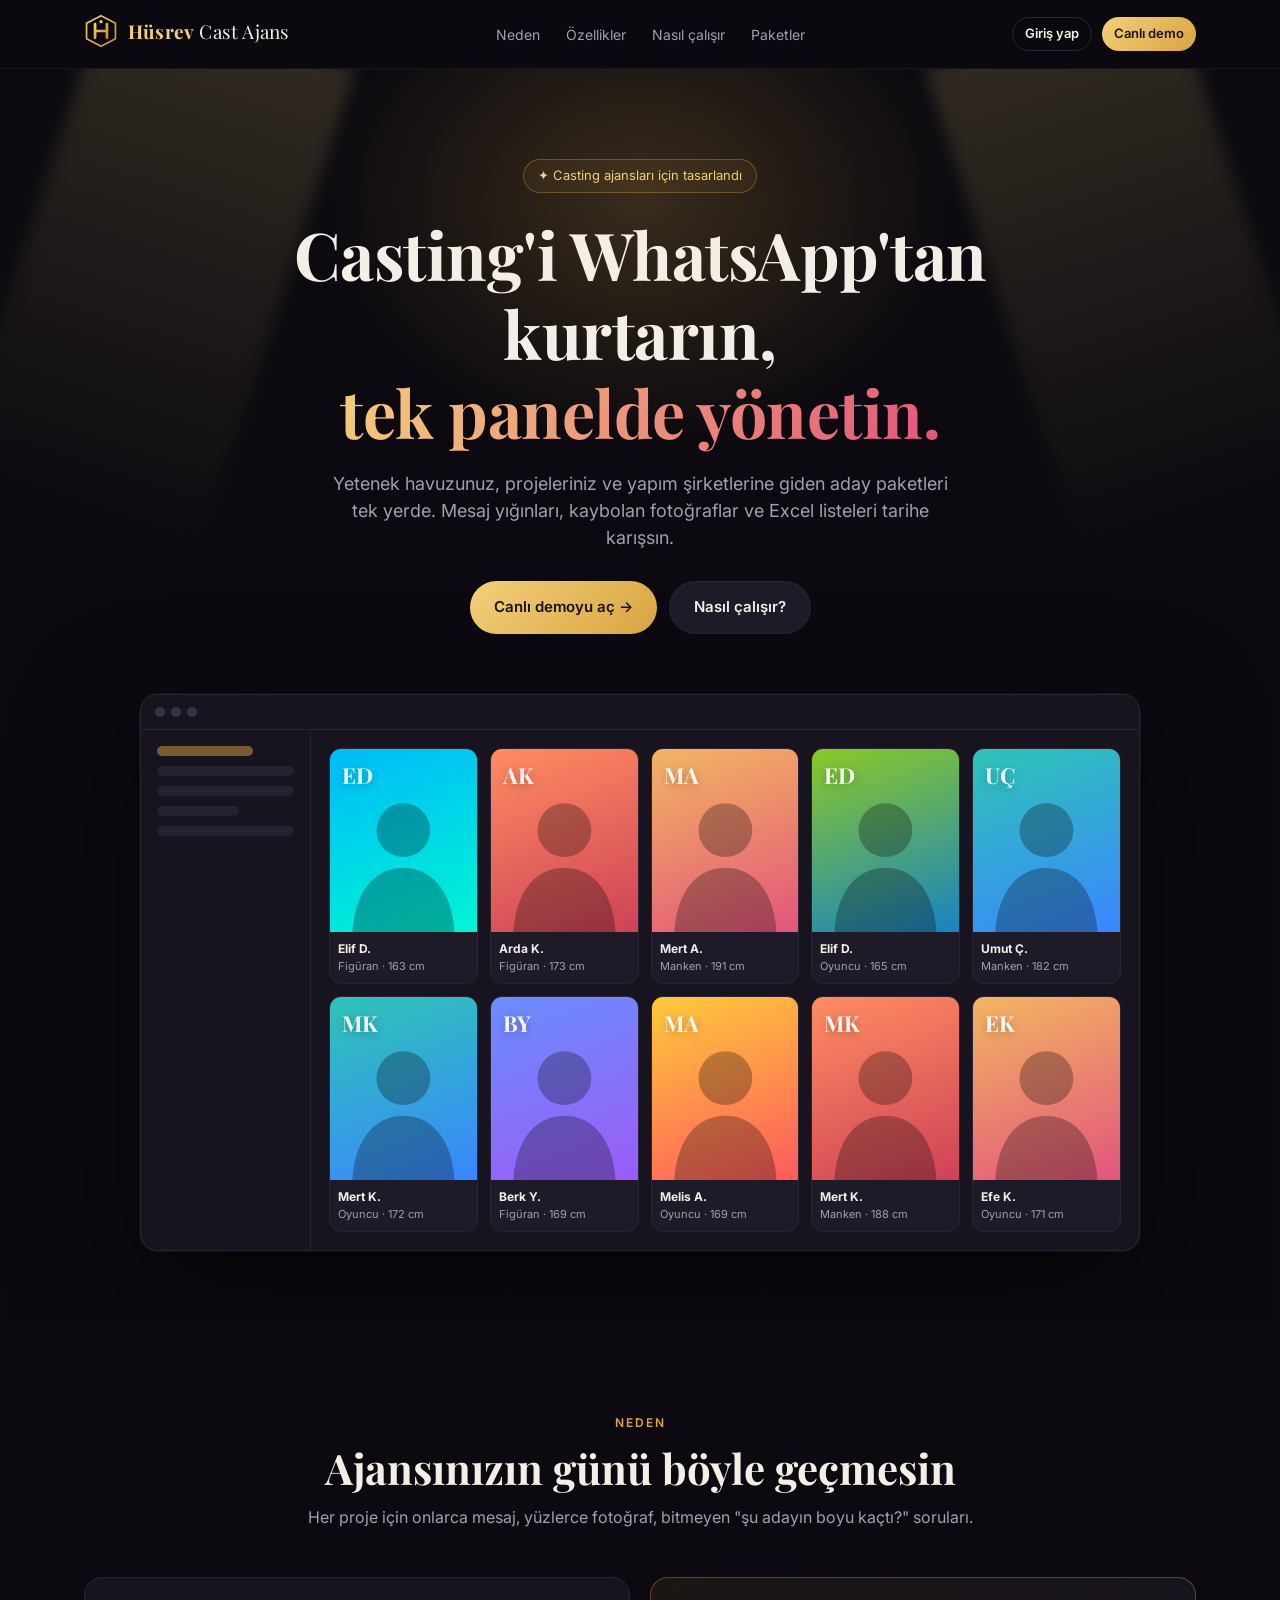
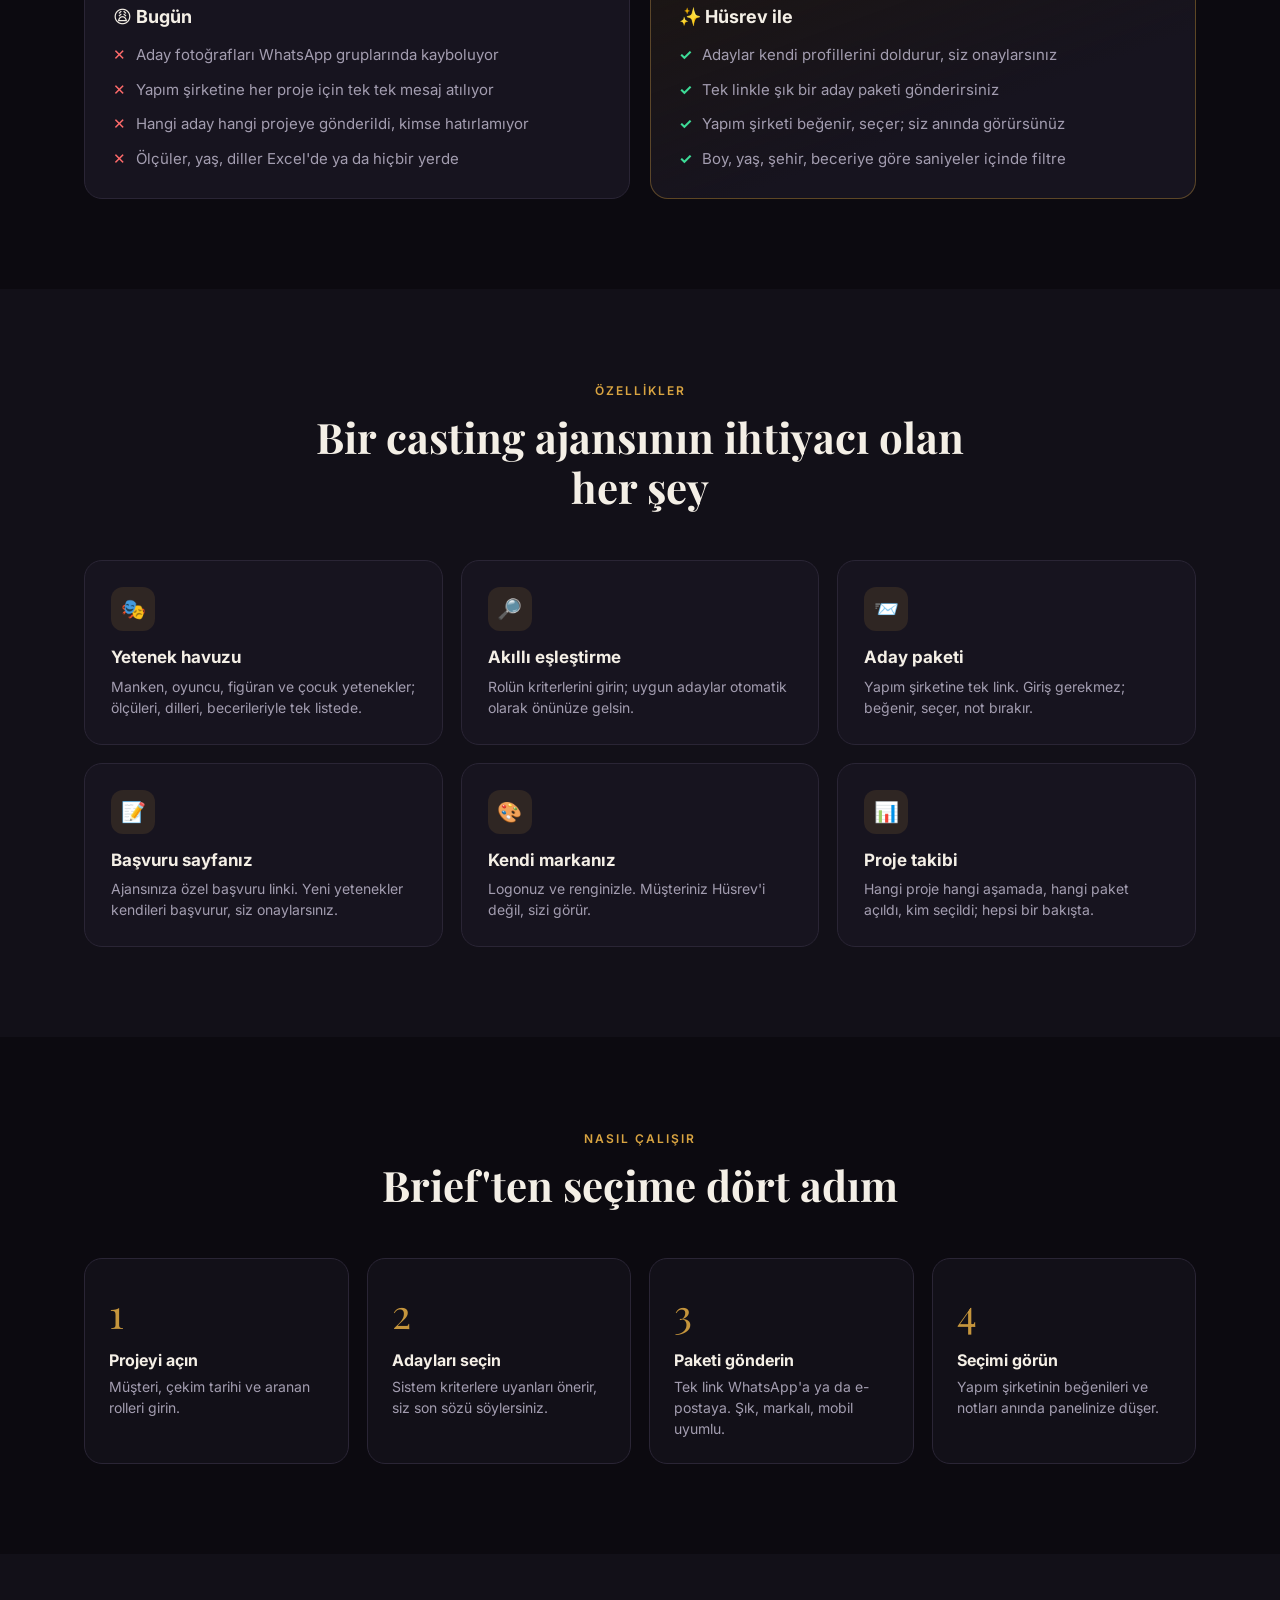
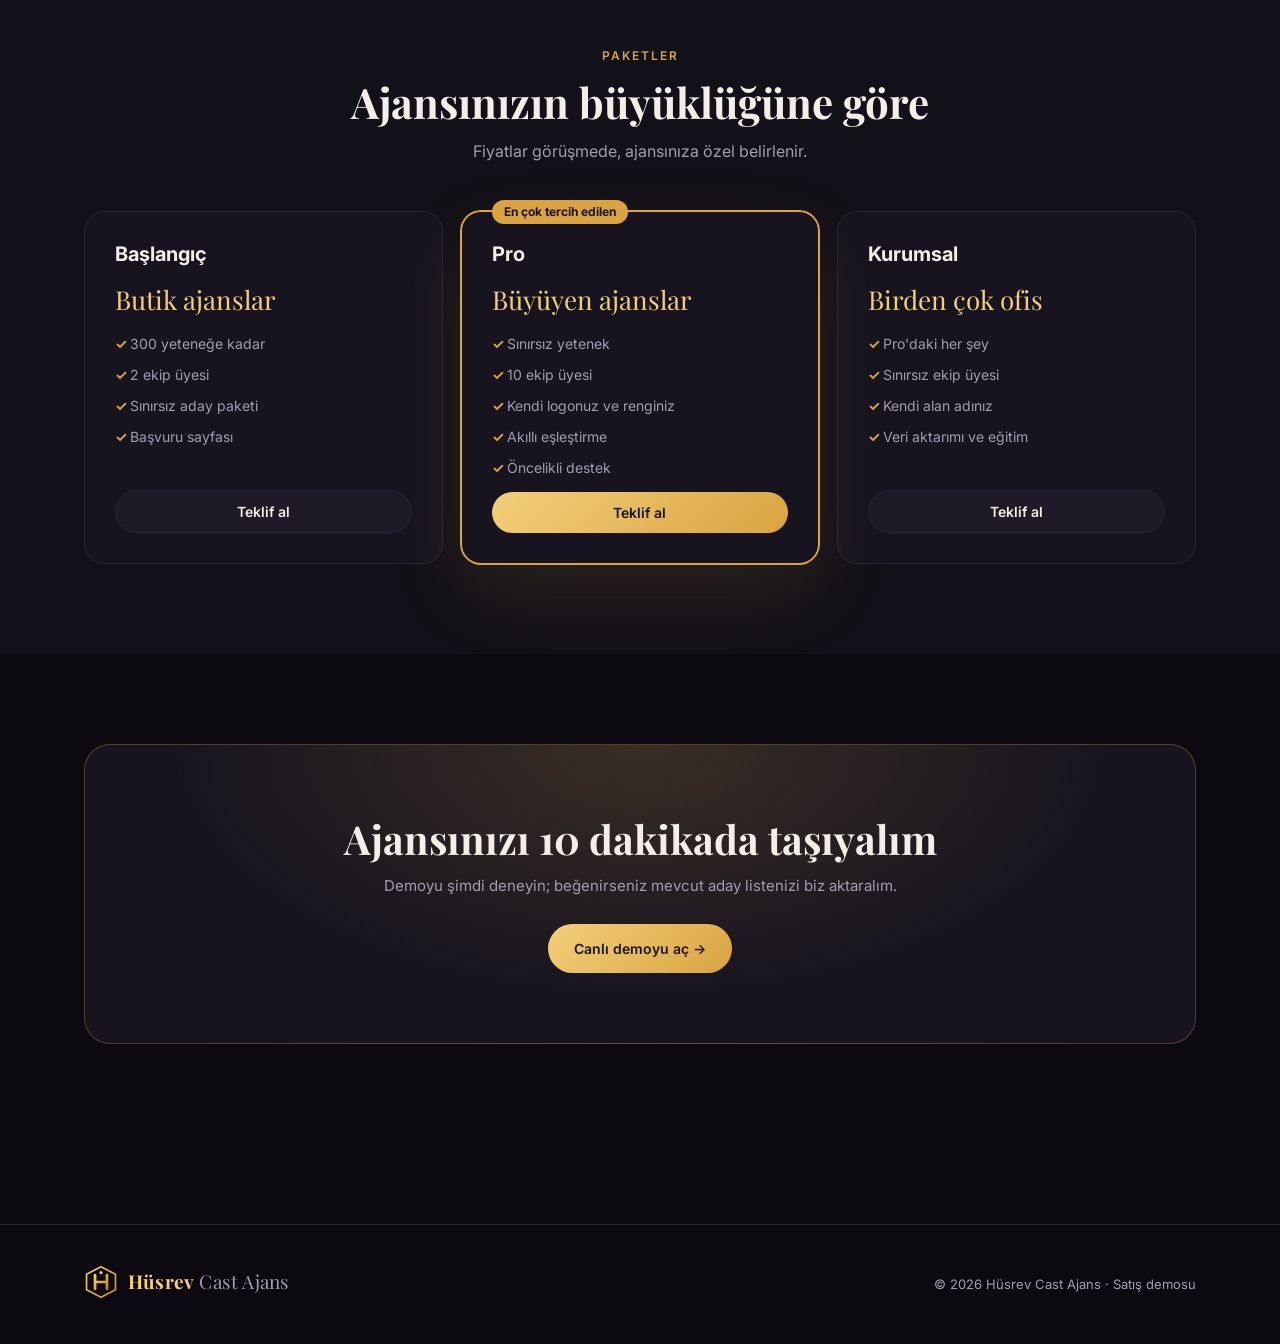
==== index.html @ b9018e4d "Hüsrev Cast Ajans demo sitesi Co-Authored-By: Claude Opus 5.5 <noreply@anthropic.com>" ====
<!doctype html>
<html lang="tr">
<head>
  <meta charset="utf-8">
  <meta name="viewport" content="width=device-width, initial-scale=1">
  <title>Hüsrev Cast Ajans — Casting ajansları için tek panel</title>
  <link rel="preconnect" href="https://fonts.googleapis.com">
  <link href="https://fonts.googleapis.com/css2?family=Inter:wght@400;500;600;700&family=Playfair+Display:wght@600;700&display=swap" rel="stylesheet">
  <link rel="stylesheet" href="css/app.css">
  <style>
    .ust { position: sticky; top: 0; z-index: 10; backdrop-filter: blur(12px); background: rgba(12, 10, 16, .72); border-bottom: 1px solid rgba(255,255,255,.05); }
    .ust-ic, .kap { max-width: 1160px; margin: 0 auto; padding: 0 24px; }
    .ust-ic { display: flex; align-items: center; justify-content: space-between; height: 68px; }
    .ust nav { display: flex; gap: 26px; font-size: 14px; color: var(--soluk); }
    .ust nav a { text-decoration: none; } .ust nav a:hover { color: var(--yazi); }

    .hero { position: relative; overflow: hidden; padding: 90px 0 70px; }
    .hero::before { content: ''; position: absolute; top: -220px; left: 50%; width: 900px; height: 700px; transform: translateX(-50%);
      background: radial-gradient(closest-side, rgba(217,164,65,.22), transparent 70%); pointer-events: none; }
    .isik { position: absolute; top: -40px; width: 260px; height: 680px; background: linear-gradient(180deg, rgba(243,207,122,.16), transparent 75%); filter: blur(8px); transform-origin: top center; pointer-events: none; }
    .isik.sol { left: 8%; transform: rotate(18deg); animation: salla 9s ease-in-out infinite; }
    .isik.sag { right: 8%; transform: rotate(-18deg); animation: salla 11s ease-in-out infinite reverse; }
    @keyframes salla { 50% { transform: rotate(0deg); } }
    .hero-ic { position: relative; text-align: center; max-width: 820px; margin: 0 auto; }
    .rozet { display: inline-flex; gap: 8px; align-items: center; padding: 6px 14px; border-radius: 999px; border: 1px solid rgba(217,164,65,.35); color: var(--altin2); font-size: 13px; background: rgba(217,164,65,.07); }
    .hero h1 { font-family: var(--baslik); font-size: clamp(38px, 6vw, 66px); margin: 22px 0 18px; letter-spacing: -.5px; }
    .hero h1 em { font-style: normal; background: linear-gradient(120deg, var(--altin2), var(--gul)); -webkit-background-clip: text; background-clip: text; color: transparent; }
    .hero p { color: var(--soluk); font-size: 18px; max-width: 620px; margin: 0 auto 30px; }
    .hero-btn { display: flex; gap: 12px; justify-content: center; flex-wrap: wrap; }
    .hero-btn .btn { padding: 14px 24px; font-size: 15px; }

    .ekran { margin: 60px auto 0; max-width: 1000px; border-radius: 18px; border: 1px solid var(--cizgi); background: var(--kart); box-shadow: 0 40px 120px rgba(0,0,0,.6), 0 0 0 1px rgba(217,164,65,.08); overflow: hidden; }
    .ekran-bar { display: flex; gap: 6px; padding: 12px 14px; border-bottom: 1px solid var(--cizgi); }
    .ekran-bar i { width: 10px; height: 10px; border-radius: 50%; background: #3a3346; }
    .ekran-govde { display: grid; grid-template-columns: 170px 1fr; min-height: 330px; }
    .ekran-yan { border-right: 1px solid var(--cizgi); padding: 16px; display: flex; flex-direction: column; gap: 10px; }
    .ekran-yan span { height: 10px; border-radius: 6px; background: #262131; }
    .ekran-yan span.a { background: rgba(217,164,65,.5); width: 70%; }
    .ekran-ic { padding: 18px; display: grid; grid-template-columns: repeat(5, 1fr); gap: 12px; align-content: start; }
    .ekran-ic .mini { border-radius: 12px; overflow: hidden; border: 1px solid var(--cizgi); background: var(--kart2); animation: yuksel .7s both; }
    .ekran-ic .mini .foto { aspect-ratio: 4/5; }
    .ekran-ic .mini div.alt { padding: 8px; font-size: 11px; color: var(--soluk); }
    .ekran-ic .mini b { display: block; color: var(--yazi); font-size: 12px; }
    @keyframes yuksel { from { opacity: 0; transform: translateY(14px); } }

    section.blok { padding: 90px 0; }
    .blok-bas { text-align: center; max-width: 680px; margin: 0 auto 48px; }
    .blok-bas small { color: var(--altin); font-weight: 600; letter-spacing: 2px; text-transform: uppercase; font-size: 12px; }
    .blok-bas h2 { font-family: var(--baslik); font-size: clamp(28px, 4vw, 42px); margin: 10px 0 12px; }
    .blok-bas p { color: var(--soluk); margin: 0; font-size: 16px; }

    .once-sonra { display: grid; grid-template-columns: 1fr 1fr; gap: 20px; }
    .os { border-radius: 18px; padding: 28px; border: 1px solid var(--cizgi); background: var(--kart); }
    .os h3 { font-size: 18px; margin-bottom: 16px; display: flex; gap: 10px; align-items: center; }
    .os ul { margin: 0; padding: 0; list-style: none; display: flex; flex-direction: column; gap: 12px; color: var(--soluk); }
    .os li { display: flex; gap: 10px; }
    .os.kotu li::before { content: '✕'; color: var(--kirmizi); font-weight: 700; }
    .os.iyi { border-color: rgba(217,164,65,.35); background: linear-gradient(160deg, rgba(217,164,65,.08), var(--kart) 60%); }
    .os.iyi li::before { content: '✓'; color: var(--yesil); font-weight: 700; }

    .ozellikler { display: grid; grid-template-columns: repeat(3, 1fr); gap: 18px; }
    .oz { padding: 26px; border-radius: 18px; background: var(--kart); border: 1px solid var(--cizgi); transition: border-color .2s, transform .2s; }
    .oz:hover { border-color: rgba(217,164,65,.4); transform: translateY(-3px); }
    .oz .ik { width: 44px; height: 44px; border-radius: 12px; display: grid; place-items: center; font-size: 20px; background: rgba(217,164,65,.12); margin-bottom: 16px; }
    .oz h3 { font-size: 17px; margin-bottom: 8px; }
    .oz p { margin: 0; color: var(--soluk); font-size: 14px; }

    .adimlar { display: grid; grid-template-columns: repeat(4, 1fr); gap: 18px; counter-reset: a; }
    .adim { position: relative; padding: 24px; border-radius: 18px; border: 1px solid var(--cizgi); background: var(--zemin2); }
    .adim::before { counter-increment: a; content: counter(a); font-family: var(--baslik); font-size: 40px; color: var(--altin); opacity: .9; }
    .adim h4 { margin: 8px 0 6px; font-size: 16px; }
    .adim p { margin: 0; font-size: 14px; color: var(--soluk); }

    .planlar { display: grid; grid-template-columns: repeat(3, 1fr); gap: 18px; align-items: stretch; }
    .plan { padding: 30px; border-radius: 20px; border: 1px solid var(--cizgi); background: var(--kart); display: flex; flex-direction: column; gap: 14px; }
    .plan.one { border-color: var(--altin); box-shadow: 0 0 0 1px var(--altin), 0 30px 80px rgba(217,164,65,.12); position: relative; }
    .plan.one::after { content: 'En çok tercih edilen'; position: absolute; top: -12px; left: 30px; background: var(--altin); color: #1a1307; font-size: 12px; font-weight: 700; padding: 3px 12px; border-radius: 999px; }
    .plan h3 { font-size: 20px; }
    .plan .fiyat { font-family: var(--baslik); font-size: 26px; color: var(--altin2); }
    .plan ul { list-style: none; padding: 0; margin: 0; display: flex; flex-direction: column; gap: 10px; color: var(--soluk); font-size: 14px; flex: 1; }
    .plan li::before { content: '✓  '; color: var(--altin); font-weight: 700; }

    .cagri { text-align: center; padding: 70px 30px; border-radius: 26px; border: 1px solid rgba(217,164,65,.3); background: radial-gradient(ellipse at top, rgba(217,164,65,.18), transparent 60%), var(--kart); }
    .cagri h2 { font-family: var(--baslik); font-size: clamp(28px, 4vw, 40px); margin-bottom: 12px; }
    .cagri p { color: var(--soluk); margin: 0 0 26px; }
    footer { padding: 40px 0; color: var(--soluk); font-size: 13px; border-top: 1px solid var(--cizgi); margin-top: 90px; }
    footer .kap { display: flex; justify-content: space-between; align-items: center; gap: 16px; flex-wrap: wrap; }

    .gorun { opacity: 0; transform: translateY(24px); transition: opacity .7s, transform .7s; }
    .gorun.var { opacity: 1; transform: none; }

    @media (max-width: 900px) {
      .ust nav { display: none; }
      .once-sonra, .ozellikler, .planlar { grid-template-columns: 1fr; }
      .adimlar { grid-template-columns: 1fr 1fr; }
      .ekran-govde { grid-template-columns: 1fr; } .ekran-yan { display: none; }
      .ekran-ic { grid-template-columns: repeat(3, 1fr); }
    }
    @media (max-width: 520px) { .adimlar { grid-template-columns: 1fr; } .ust-ic, .kap { padding: 0 16px; } .ust .btn-hayalet { display: none; } }
  </style>
</head>
<body>
  <header class="ust">
    <div class="ust-ic">
      <a href="#" id="marka"></a>
      <nav><a href="#sorun">Neden</a><a href="#ozellikler">Özellikler</a><a href="#nasil">Nasıl çalışır</a><a href="#planlar">Paketler</a></nav>
      <div style="display:flex;gap:10px">
        <a class="btn btn-hayalet btn-kucuk" href="panel.html">Giriş yap</a>
        <a class="btn btn-altin btn-kucuk" href="panel.html">Canlı demo</a>
      </div>
    </div>
  </header>

  <section class="hero">
    <div class="isik sol"></div><div class="isik sag"></div>
    <div class="kap hero-ic">
      <span class="rozet">✦ Casting ajansları için tasarlandı</span>
      <h1>Casting'i WhatsApp'tan kurtarın,<br><em>tek panelde yönetin.</em></h1>
      <p>Yetenek havuzunuz, projeleriniz ve yapım şirketlerine giden aday paketleri tek yerde. Mesaj yığınları, kaybolan fotoğraflar ve Excel listeleri tarihe karışsın.</p>
      <div class="hero-btn">
        <a class="btn btn-altin" href="panel.html">Canlı demoyu aç →</a>
        <a class="btn" href="#nasil">Nasıl çalışır?</a>
      </div>
    </div>
    <div class="kap"><div class="ekran" aria-hidden="true">
      <div class="ekran-bar"><i></i><i></i><i></i></div>
      <div class="ekran-govde"><div class="ekran-yan"><span class="a"></span><span></span><span></span><span style="width:60%"></span><span></span></div><div class="ekran-ic" id="onizleme"></div></div>
    </div></div>
  </section>

  <section class="blok" id="sorun">
    <div class="kap">
      <div class="blok-bas gorun"><small>Neden</small><h2>Ajansınızın günü böyle geçmesin</h2><p>Her proje için onlarca mesaj, yüzlerce fotoğraf, bitmeyen "şu adayın boyu kaçtı?" soruları.</p></div>
      <div class="once-sonra">
        <div class="os kotu gorun"><h3>😩 Bugün</h3><ul>
          <li>Aday fotoğrafları WhatsApp gruplarında kayboluyor</li>
          <li>Yapım şirketine her proje için tek tek mesaj atılıyor</li>
          <li>Hangi aday hangi projeye gönderildi, kimse hatırlamıyor</li>
          <li>Ölçüler, yaş, diller Excel'de ya da hiçbir yerde</li>
        </ul></div>
        <div class="os iyi gorun"><h3>✨ Hüsrev ile</h3><ul>
          <li>Adaylar kendi profillerini doldurur, siz onaylarsınız</li>
          <li>Tek linkle şık bir aday paketi gönderirsiniz</li>
          <li>Yapım şirketi beğenir, seçer; siz anında görürsünüz</li>
          <li>Boy, yaş, şehir, beceriye göre saniyeler içinde filtre</li>
        </ul></div>
      </div>
    </div>
  </section>

  <section class="blok" id="ozellikler" style="background:var(--zemin2)">
    <div class="kap">
      <div class="blok-bas gorun"><small>Özellikler</small><h2>Bir casting ajansının ihtiyacı olan her şey</h2></div>
      <div class="ozellikler">
        <div class="oz gorun"><div class="ik">🎭</div><h3>Yetenek havuzu</h3><p>Manken, oyuncu, figüran ve çocuk yetenekler; ölçüleri, dilleri, becerileriyle tek listede.</p></div>
        <div class="oz gorun"><div class="ik">🔎</div><h3>Akıllı eşleştirme</h3><p>Rolün kriterlerini girin; uygun adaylar otomatik olarak önünüze gelsin.</p></div>
        <div class="oz gorun"><div class="ik">📨</div><h3>Aday paketi</h3><p>Yapım şirketine tek link. Giriş gerekmez; beğenir, seçer, not bırakır.</p></div>
        <div class="oz gorun"><div class="ik">📝</div><h3>Başvuru sayfanız</h3><p>Ajansınıza özel başvuru linki. Yeni yetenekler kendileri başvurur, siz onaylarsınız.</p></div>
        <div class="oz gorun"><div class="ik">🎨</div><h3>Kendi markanız</h3><p>Logonuz ve renginizle. Müşteriniz Hüsrev'i değil, sizi görür.</p></div>
        <div class="oz gorun"><div class="ik">📊</div><h3>Proje takibi</h3><p>Hangi proje hangi aşamada, hangi paket açıldı, kim seçildi; hepsi bir bakışta.</p></div>
      </div>
    </div>
  </section>

  <section class="blok" id="nasil">
    <div class="kap">
      <div class="blok-bas gorun"><small>Nasıl çalışır</small><h2>Brief'ten seçime dört adım</h2></div>
      <div class="adimlar">
        <div class="adim gorun"><h4>Projeyi açın</h4><p>Müşteri, çekim tarihi ve aranan rolleri girin.</p></div>
        <div class="adim gorun"><h4>Adayları seçin</h4><p>Sistem kriterlere uyanları önerir, siz son sözü söylersiniz.</p></div>
        <div class="adim gorun"><h4>Paketi gönderin</h4><p>Tek link WhatsApp'a ya da e-postaya. Şık, markalı, mobil uyumlu.</p></div>
        <div class="adim gorun"><h4>Seçimi görün</h4><p>Yapım şirketinin beğenileri ve notları anında panelinize düşer.</p></div>
      </div>
    </div>
  </section>

  <section class="blok" id="planlar" style="background:var(--zemin2)">
    <div class="kap">
      <div class="blok-bas gorun"><small>Paketler</small><h2>Ajansınızın büyüklüğüne göre</h2><p>Fiyatlar görüşmede, ajansınıza özel belirlenir.</p></div>
      <div class="planlar">
        <div class="plan gorun"><h3>Başlangıç</h3><div class="fiyat">Butik ajanslar</div><ul><li>300 yeteneğe kadar</li><li>2 ekip üyesi</li><li>Sınırsız aday paketi</li><li>Başvuru sayfası</li></ul><a class="btn" href="#iletisim">Teklif al</a></div>
        <div class="plan one gorun"><h3>Pro</h3><div class="fiyat">Büyüyen ajanslar</div><ul><li>Sınırsız yetenek</li><li>10 ekip üyesi</li><li>Kendi logonuz ve renginiz</li><li>Akıllı eşleştirme</li><li>Öncelikli destek</li></ul><a class="btn btn-altin" href="#iletisim">Teklif al</a></div>
        <div class="plan gorun"><h3>Kurumsal</h3><div class="fiyat">Birden çok ofis</div><ul><li>Pro'daki her şey</li><li>Sınırsız ekip üyesi</li><li>Kendi alan adınız</li><li>Veri aktarımı ve eğitim</li></ul><a class="btn" href="#iletisim">Teklif al</a></div>
      </div>
    </div>
  </section>

  <section class="blok" id="iletisim">
    <div class="kap"><div class="cagri gorun">
      <h2>Ajansınızı 10 dakikada taşıyalım</h2>
      <p>Demoyu şimdi deneyin; beğenirseniz mevcut aday listenizi biz aktaralım.</p>
      <a class="btn btn-altin" href="panel.html" style="padding:14px 26px">Canlı demoyu aç →</a>
    </div></div>
  </section>

  <footer><div class="kap"><span id="marka2"></span><span>© 2026 Hüsrev Cast Ajans · Satış demosu</span></div></footer>

  <script src="js/data.js"></script>
  <script src="js/ui.js"></script>
  <script>
    document.getElementById('marka').innerHTML = U.marka();
    document.getElementById('marka2').innerHTML = U.marka();
    const ys = H.db.yetenekler.filter(y => y.ajans === 'a1' && y.tur !== 'Çocuk').slice(0, 10);
    document.getElementById('onizleme').innerHTML = ys.map((y, i) =>
      `<div class="mini" style="animation-delay:${.3 + i * .08}s">${U.foto(y)}<div class="alt"><b>${U.esc(y.ad)} ${U.esc(y.soyad[0])}.</b>${y.tur} · ${y.boy} cm</div></div>`).join('');
    const io = new IntersectionObserver(es => es.forEach(e => { if (e.isIntersecting) { e.target.classList.add('var'); io.unobserve(e.target); } }), { threshold: .12 });
    document.querySelectorAll('.gorun').forEach((el, i) => { el.style.transitionDelay = (i % 3) * .08 + 's'; io.observe(el); });
  </script>
</body>
</html>
---- css/app.css ----
/* Hüsrev Cast Ajans — ortak stil */
:root {
  --zemin: #0C0A10;
  --zemin2: #121018;
  --kart: #17141F;
  --kart2: #1E1A28;
  --cizgi: #2A2535;
  --yazi: #F4EFE6;
  --soluk: #A39DB0;
  --altin: #D9A441;
  --altin2: #F3CF7A;
  --gul: #E2557B;
  --yesil: #3DDC97;
  --kirmizi: #FF6B6B;
  --vurgu: #D9A441;
  --r: 14px;
  --golge: 0 18px 50px rgba(0, 0, 0, .45);
  --font: 'Inter', system-ui, -apple-system, 'Segoe UI', sans-serif;
  --baslik: 'Playfair Display', Georgia, serif;
}

* { box-sizing: border-box; }
html, body { margin: 0; }
body {
  background: var(--zemin);
  color: var(--yazi);
  font-family: var(--font);
  font-size: 15px;
  line-height: 1.5;
  -webkit-font-smoothing: antialiased;
}
a { color: inherit; }
button, input, select, textarea { font: inherit; color: inherit; }
h1, h2, h3, h4 { margin: 0; line-height: 1.2; }

/* Marka */
.marka { display: inline-flex; align-items: center; gap: 10px; text-decoration: none; }
.marka-yazi { font-family: var(--baslik); font-size: 19px; letter-spacing: .2px; white-space: nowrap; }
.marka-yazi b { color: var(--altin2); font-weight: 700; }

/* Düğmeler */
.btn {
  display: inline-flex; align-items: center; justify-content: center; gap: 8px;
  padding: 10px 18px; border-radius: 999px; border: 1px solid var(--cizgi);
  background: var(--kart2); cursor: pointer; text-decoration: none; font-weight: 600; font-size: 14px;
  transition: transform .15s, background .15s, border-color .15s;
}
.btn:hover { border-color: #3d3550; transform: translateY(-1px); }
.btn-ana { background: var(--vurgu); border-color: transparent; color: #17120A; }
.btn-ana:hover { filter: brightness(1.08); }
.btn-altin { background: linear-gradient(135deg, var(--altin2), var(--altin)); color: #1A1307; border: 0; }
.btn-hayalet { background: transparent; }
.btn-kucuk { padding: 6px 12px; font-size: 13px; }
.btn[disabled] { opacity: .5; pointer-events: none; }
.ikon-btn { background: none; border: 0; cursor: pointer; color: var(--soluk); font-size: 16px; padding: 6px; border-radius: 8px; }
.ikon-btn:hover { color: var(--yazi); background: var(--kart2); }

/* Form */
.alan { display: flex; flex-direction: column; gap: 6px; }
.alan label { font-size: 13px; color: var(--soluk); font-weight: 500; }
.girdi {
  width: 100%; padding: 10px 12px; border-radius: 10px; border: 1px solid var(--cizgi);
  background: var(--zemin2); outline: none; transition: border-color .15s;
}
.girdi:focus { border-color: var(--vurgu); }
select.girdi { appearance: none; background-image: linear-gradient(45deg, transparent 50%, var(--soluk) 50%), linear-gradient(135deg, var(--soluk) 50%, transparent 50%); background-position: calc(100% - 16px) 50%, calc(100% - 11px) 50%; background-size: 5px 5px; background-repeat: no-repeat; padding-right: 30px; }
.izgara2 { display: grid; grid-template-columns: 1fr 1fr; gap: 14px; }
.izgara3 { display: grid; grid-template-columns: repeat(3, 1fr); gap: 14px; }

/* Etiketler */
.etiket { display: inline-block; padding: 3px 10px; border-radius: 999px; font-size: 12px; font-weight: 600; white-space: nowrap; }
.et-gri { background: #2A2535; color: #C9C3D6; }
.et-sari { background: rgba(217, 164, 65, .16); color: var(--altin2); }
.et-yesil { background: rgba(61, 220, 151, .14); color: var(--yesil); }
.et-kirmizi { background: rgba(255, 107, 107, .13); color: var(--kirmizi); }
.et-mavi { background: rgba(79, 140, 255, .15); color: #8DB3FF; }
.cip { display: inline-block; padding: 3px 9px; border-radius: 8px; background: var(--kart2); border: 1px solid var(--cizgi); font-size: 12px; color: var(--soluk); margin: 0 4px 4px 0; }

/* Avatar ve foto */
.avatar {
  display: inline-grid; place-items: center; width: 36px; height: 36px; border-radius: 50%; flex: none;
  background: linear-gradient(135deg, var(--a), var(--b)); color: #fff; font-weight: 700; font-size: 13px;
  text-shadow: 0 1px 2px rgba(0, 0, 0, .3);
}
.avatar.buyuk { width: 72px; height: 72px; font-size: 24px; }
.foto { position: relative; aspect-ratio: 4 / 5; background: linear-gradient(160deg, var(--a), var(--b)); overflow: hidden; }
.foto svg { position: absolute; inset: auto 0 0 0; width: 100%; height: 88%; }
.foto-harf { position: absolute; top: 10px; left: 12px; font-family: var(--baslik); font-size: 22px; font-weight: 700; color: rgba(255, 255, 255, .92); text-shadow: 0 2px 8px rgba(0, 0, 0, .25); }

/* Modal */
.modal-arka { position: fixed; inset: 0; background: rgba(5, 4, 8, .7); backdrop-filter: blur(4px); display: grid; place-items: center; z-index: 50; padding: 16px; opacity: 0; transition: opacity .2s; }
.modal-arka.acik { opacity: 1; }
.modal { width: min(560px, 100%); max-height: 90vh; overflow: auto; background: var(--kart); border: 1px solid var(--cizgi); border-radius: 18px; box-shadow: var(--golge); }
.modal-bas { display: flex; justify-content: space-between; align-items: center; padding: 18px 20px 6px; }
.modal-bas h3 { font-size: 18px; }
.modal-govde { padding: 12px 20px 18px; display: flex; flex-direction: column; gap: 14px; }
.modal-alt { display: flex; justify-content: flex-end; gap: 10px; padding: 14px 20px; border-top: 1px solid var(--cizgi); }

/* Bildirim */
#toast { position: fixed; bottom: 22px; left: 50%; transform: translateX(-50%); display: flex; flex-direction: column; gap: 8px; z-index: 60; align-items: center; }
.toast { background: var(--yazi); color: #120F17; padding: 11px 18px; border-radius: 12px; font-weight: 600; font-size: 14px; box-shadow: var(--golge); animation: toastGel .25s ease; transition: opacity .3s, transform .3s; }
.toast.git { opacity: 0; transform: translateY(8px); }
@keyframes toastGel { from { opacity: 0; transform: translateY(10px); } }

@media (max-width: 720px) {
  .izgara2, .izgara3 { grid-template-columns: 1fr; }
}
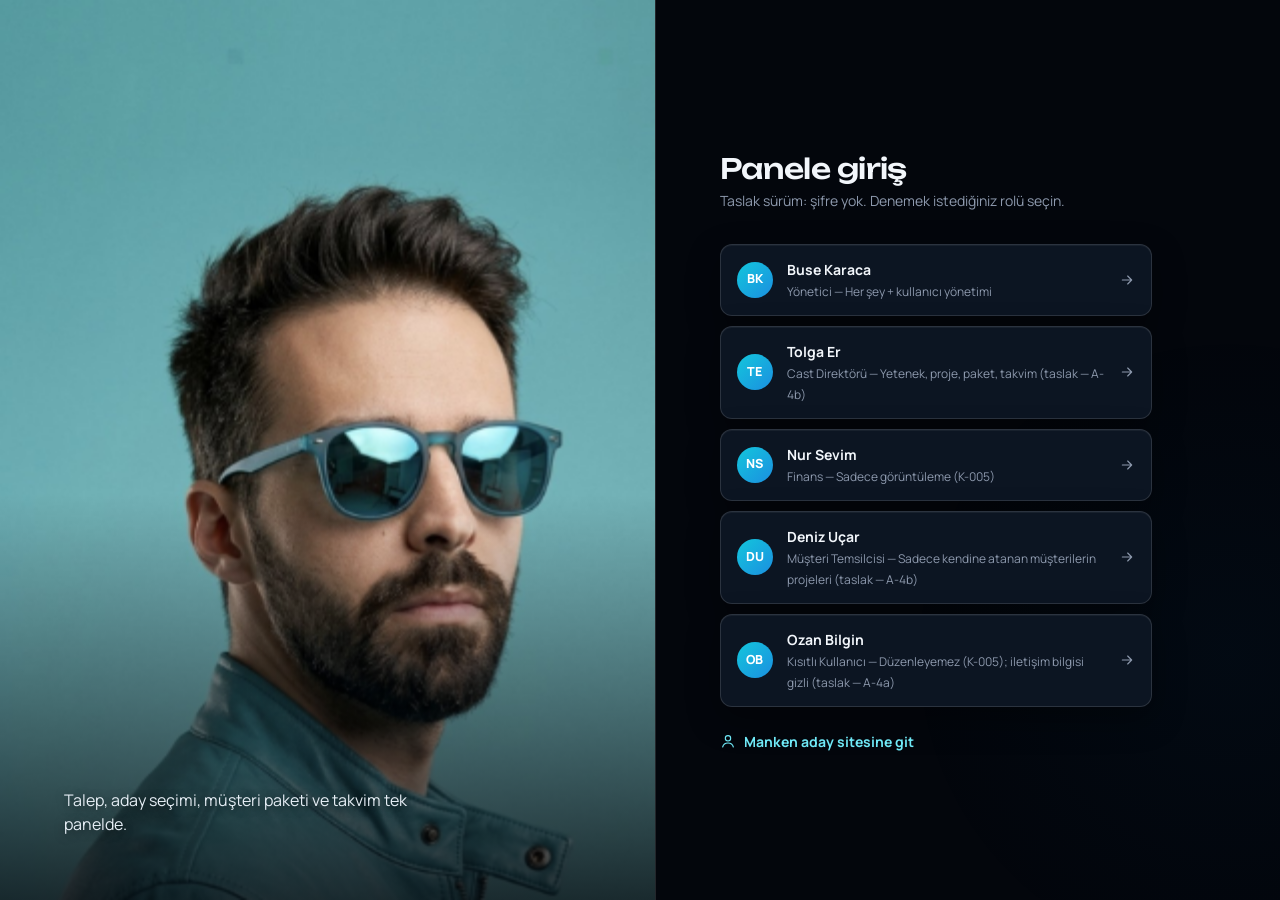
==== commit 007f453b: "Doğru site: Hüsrev Cast Ajans paneli ve manken aday sitesi (dalga animasyonlu) Co-Authored-By: Claud" ====
--- a/index.html
+++ b/index.html
@@ -3,208 +3,43 @@
 <head>
   <meta charset="utf-8">
   <meta name="viewport" content="width=device-width, initial-scale=1">
-  <title>Hüsrev Cast Ajans — Casting ajansları için tek panel</title>
+  <title>Hüsrev Cast Ajans — Panel</title>
+  <script>
+    // tema: varsayılan koyu (K-013); kullanıcının seçimi tarayıcıda saklanır
+    try { document.documentElement.setAttribute('data-tema', localStorage.getItem('husrev.tema') || 'koyu'); } catch (e) { document.documentElement.setAttribute('data-tema', 'koyu'); }
+  </script>
+  <link rel="icon" href="img/ajans-yuz.jpg">
   <link rel="preconnect" href="https://fonts.googleapis.com">
-  <link href="https://fonts.googleapis.com/css2?family=Inter:wght@400;500;600;700&family=Playfair+Display:wght@600;700&display=swap" rel="stylesheet">
-  <link rel="stylesheet" href="css/app.css">
-  <style>
-    .ust { position: sticky; top: 0; z-index: 10; backdrop-filter: blur(12px); background: rgba(12, 10, 16, .72); border-bottom: 1px solid rgba(255,255,255,.05); }
-    .ust-ic, .kap { max-width: 1160px; margin: 0 auto; padding: 0 24px; }
-    .ust-ic { display: flex; align-items: center; justify-content: space-between; height: 68px; }
-    .ust nav { display: flex; gap: 26px; font-size: 14px; color: var(--soluk); }
-    .ust nav a { text-decoration: none; } .ust nav a:hover { color: var(--yazi); }
-
-    .hero { position: relative; overflow: hidden; padding: 90px 0 70px; }
-    .hero::before { content: ''; position: absolute; top: -220px; left: 50%; width: 900px; height: 700px; transform: translateX(-50%);
-      background: radial-gradient(closest-side, rgba(217,164,65,.22), transparent 70%); pointer-events: none; }
-    .isik { position: absolute; top: -40px; width: 260px; height: 680px; background: linear-gradient(180deg, rgba(243,207,122,.16), transparent 75%); filter: blur(8px); transform-origin: top center; pointer-events: none; }
-    .isik.sol { left: 8%; transform: rotate(18deg); animation: salla 9s ease-in-out infinite; }
-    .isik.sag { right: 8%; transform: rotate(-18deg); animation: salla 11s ease-in-out infinite reverse; }
-    @keyframes salla { 50% { transform: rotate(0deg); } }
-    .hero-ic { position: relative; text-align: center; max-width: 820px; margin: 0 auto; }
-    .rozet { display: inline-flex; gap: 8px; align-items: center; padding: 6px 14px; border-radius: 999px; border: 1px solid rgba(217,164,65,.35); color: var(--altin2); font-size: 13px; background: rgba(217,164,65,.07); }
-    .hero h1 { font-family: var(--baslik); font-size: clamp(38px, 6vw, 66px); margin: 22px 0 18px; letter-spacing: -.5px; }
-    .hero h1 em { font-style: normal; background: linear-gradient(120deg, var(--altin2), var(--gul)); -webkit-background-clip: text; background-clip: text; color: transparent; }
-    .hero p { color: var(--soluk); font-size: 18px; max-width: 620px; margin: 0 auto 30px; }
-    .hero-btn { display: flex; gap: 12px; justify-content: center; flex-wrap: wrap; }
-    .hero-btn .btn { padding: 14px 24px; font-size: 15px; }
-
-    .ekran { margin: 60px auto 0; max-width: 1000px; border-radius: 18px; border: 1px solid var(--cizgi); background: var(--kart); box-shadow: 0 40px 120px rgba(0,0,0,.6), 0 0 0 1px rgba(217,164,65,.08); overflow: hidden; }
-    .ekran-bar { display: flex; gap: 6px; padding: 12px 14px; border-bottom: 1px solid var(--cizgi); }
-    .ekran-bar i { width: 10px; height: 10px; border-radius: 50%; background: #3a3346; }
-    .ekran-govde { display: grid; grid-template-columns: 170px 1fr; min-height: 330px; }
-    .ekran-yan { border-right: 1px solid var(--cizgi); padding: 16px; display: flex; flex-direction: column; gap: 10px; }
-    .ekran-yan span { height: 10px; border-radius: 6px; background: #262131; }
-    .ekran-yan span.a { background: rgba(217,164,65,.5); width: 70%; }
-    .ekran-ic { padding: 18px; display: grid; grid-template-columns: repeat(5, 1fr); gap: 12px; align-content: start; }
-    .ekran-ic .mini { border-radius: 12px; overflow: hidden; border: 1px solid var(--cizgi); background: var(--kart2); animation: yuksel .7s both; }
-    .ekran-ic .mini .foto { aspect-ratio: 4/5; }
-    .ekran-ic .mini div.alt { padding: 8px; font-size: 11px; color: var(--soluk); }
-    .ekran-ic .mini b { display: block; color: var(--yazi); font-size: 12px; }
-    @keyframes yuksel { from { opacity: 0; transform: translateY(14px); } }
-
-    section.blok { padding: 90px 0; }
-    .blok-bas { text-align: center; max-width: 680px; margin: 0 auto 48px; }
-    .blok-bas small { color: var(--altin); font-weight: 600; letter-spacing: 2px; text-transform: uppercase; font-size: 12px; }
-    .blok-bas h2 { font-family: var(--baslik); font-size: clamp(28px, 4vw, 42px); margin: 10px 0 12px; }
-    .blok-bas p { color: var(--soluk); margin: 0; font-size: 16px; }
-
-    .once-sonra { display: grid; grid-template-columns: 1fr 1fr; gap: 20px; }
-    .os { border-radius: 18px; padding: 28px; border: 1px solid var(--cizgi); background: var(--kart); }
-    .os h3 { font-size: 18px; margin-bottom: 16px; display: flex; gap: 10px; align-items: center; }
-    .os ul { margin: 0; padding: 0; list-style: none; display: flex; flex-direction: column; gap: 12px; color: var(--soluk); }
-    .os li { display: flex; gap: 10px; }
-    .os.kotu li::before { content: '✕'; color: var(--kirmizi); font-weight: 700; }
-    .os.iyi { border-color: rgba(217,164,65,.35); background: linear-gradient(160deg, rgba(217,164,65,.08), var(--kart) 60%); }
-    .os.iyi li::before { content: '✓'; color: var(--yesil); font-weight: 700; }
-
-    .ozellikler { display: grid; grid-template-columns: repeat(3, 1fr); gap: 18px; }
-    .oz { padding: 26px; border-radius: 18px; background: var(--kart); border: 1px solid var(--cizgi); transition: border-color .2s, transform .2s; }
-    .oz:hover { border-color: rgba(217,164,65,.4); transform: translateY(-3px); }
-    .oz .ik { width: 44px; height: 44px; border-radius: 12px; display: grid; place-items: center; font-size: 20px; background: rgba(217,164,65,.12); margin-bottom: 16px; }
-    .oz h3 { font-size: 17px; margin-bottom: 8px; }
-    .oz p { margin: 0; color: var(--soluk); font-size: 14px; }
-
-    .adimlar { display: grid; grid-template-columns: repeat(4, 1fr); gap: 18px; counter-reset: a; }
-    .adim { position: relative; padding: 24px; border-radius: 18px; border: 1px solid var(--cizgi); background: var(--zemin2); }
-    .adim::before { counter-increment: a; content: counter(a); font-family: var(--baslik); font-size: 40px; color: var(--altin); opacity: .9; }
-    .adim h4 { margin: 8px 0 6px; font-size: 16px; }
-    .adim p { margin: 0; font-size: 14px; color: var(--soluk); }
-
-    .planlar { display: grid; grid-template-columns: repeat(3, 1fr); gap: 18px; align-items: stretch; }
-    .plan { padding: 30px; border-radius: 20px; border: 1px solid var(--cizgi); background: var(--kart); display: flex; flex-direction: column; gap: 14px; }
-    .plan.one { border-color: var(--altin); box-shadow: 0 0 0 1px var(--altin), 0 30px 80px rgba(217,164,65,.12); position: relative; }
-    .plan.one::after { content: 'En çok tercih edilen'; position: absolute; top: -12px; left: 30px; background: var(--altin); color: #1a1307; font-size: 12px; font-weight: 700; padding: 3px 12px; border-radius: 999px; }
-    .plan h3 { font-size: 20px; }
-    .plan .fiyat { font-family: var(--baslik); font-size: 26px; color: var(--altin2); }
-    .plan ul { list-style: none; padding: 0; margin: 0; display: flex; flex-direction: column; gap: 10px; color: var(--soluk); font-size: 14px; flex: 1; }
-    .plan li::before { content: '✓  '; color: var(--altin); font-weight: 700; }
-
-    .cagri { text-align: center; padding: 70px 30px; border-radius: 26px; border: 1px solid rgba(217,164,65,.3); background: radial-gradient(ellipse at top, rgba(217,164,65,.18), transparent 60%), var(--kart); }
-    .cagri h2 { font-family: var(--baslik); font-size: clamp(28px, 4vw, 40px); margin-bottom: 12px; }
-    .cagri p { color: var(--soluk); margin: 0 0 26px; }
-    footer { padding: 40px 0; color: var(--soluk); font-size: 13px; border-top: 1px solid var(--cizgi); margin-top: 90px; }
-    footer .kap { display: flex; justify-content: space-between; align-items: center; gap: 16px; flex-wrap: wrap; }
-
-    .gorun { opacity: 0; transform: translateY(24px); transition: opacity .7s, transform .7s; }
-    .gorun.var { opacity: 1; transform: none; }
-
-    @media (max-width: 900px) {
-      .ust nav { display: none; }
-      .once-sonra, .ozellikler, .planlar { grid-template-columns: 1fr; }
-      .adimlar { grid-template-columns: 1fr 1fr; }
-      .ekran-govde { grid-template-columns: 1fr; } .ekran-yan { display: none; }
-      .ekran-ic { grid-template-columns: repeat(3, 1fr); }
-    }
-    @media (max-width: 520px) { .adimlar { grid-template-columns: 1fr; } .ust-ic, .kap { padding: 0 16px; } .ust .btn-hayalet { display: none; } }
-  </style>
+  <link rel="preconnect" href="https://fonts.gstatic.com" crossorigin>
+  <link href="https://fonts.googleapis.com/css2?family=Manrope:wght@400;500;600;700;800&family=Unbounded:wght@400;500;600&display=swap" rel="stylesheet">
+  <link rel="stylesheet" href="css/app.css?v=20260926c">
+  <link rel="stylesheet" href="css/koyu.css?v=20260926c">
 </head>
 <body>
-  <header class="ust">
-    <div class="ust-ic">
-      <a href="#" id="marka"></a>
-      <nav><a href="#sorun">Neden</a><a href="#ozellikler">Özellikler</a><a href="#nasil">Nasıl çalışır</a><a href="#planlar">Paketler</a></nav>
-      <div style="display:flex;gap:10px">
-        <a class="btn btn-hayalet btn-kucuk" href="panel.html">Giriş yap</a>
-        <a class="btn btn-altin btn-kucuk" href="panel.html">Canlı demo</a>
-      </div>
-    </div>
-  </header>
+  <div class="bg-fx" aria-hidden="true"><i class="blob b1"></i><i class="blob b2"></i><i class="grid"></i></div>
+  <div id="app"></div>
+  <div id="toasts" aria-live="polite"></div>
 
-  <section class="hero">
-    <div class="isik sol"></div><div class="isik sag"></div>
-    <div class="kap hero-ic">
-      <span class="rozet">✦ Casting ajansları için tasarlandı</span>
-      <h1>Casting'i WhatsApp'tan kurtarın,<br><em>tek panelde yönetin.</em></h1>
-      <p>Yetenek havuzunuz, projeleriniz ve yapım şirketlerine giden aday paketleri tek yerde. Mesaj yığınları, kaybolan fotoğraflar ve Excel listeleri tarihe karışsın.</p>
-      <div class="hero-btn">
-        <a class="btn btn-altin" href="panel.html">Canlı demoyu aç →</a>
-        <a class="btn" href="#nasil">Nasıl çalışır?</a>
-      </div>
-    </div>
-    <div class="kap"><div class="ekran" aria-hidden="true">
-      <div class="ekran-bar"><i></i><i></i><i></i></div>
-      <div class="ekran-govde"><div class="ekran-yan"><span class="a"></span><span></span><span></span><span style="width:60%"></span><span></span></div><div class="ekran-ic" id="onizleme"></div></div>
-    </div></div>
-  </section>
-
-  <section class="blok" id="sorun">
-    <div class="kap">
-      <div class="blok-bas gorun"><small>Neden</small><h2>Ajansınızın günü böyle geçmesin</h2><p>Her proje için onlarca mesaj, yüzlerce fotoğraf, bitmeyen "şu adayın boyu kaçtı?" soruları.</p></div>
-      <div class="once-sonra">
-        <div class="os kotu gorun"><h3>😩 Bugün</h3><ul>
-          <li>Aday fotoğrafları WhatsApp gruplarında kayboluyor</li>
-          <li>Yapım şirketine her proje için tek tek mesaj atılıyor</li>
-          <li>Hangi aday hangi projeye gönderildi, kimse hatırlamıyor</li>
-          <li>Ölçüler, yaş, diller Excel'de ya da hiçbir yerde</li>
-        </ul></div>
-        <div class="os iyi gorun"><h3>✨ Hüsrev ile</h3><ul>
-          <li>Adaylar kendi profillerini doldurur, siz onaylarsınız</li>
-          <li>Tek linkle şık bir aday paketi gönderirsiniz</li>
-          <li>Yapım şirketi beğenir, seçer; siz anında görürsünüz</li>
-          <li>Boy, yaş, şehir, beceriye göre saniyeler içinde filtre</li>
-        </ul></div>
-      </div>
-    </div>
-  </section>
-
-  <section class="blok" id="ozellikler" style="background:var(--zemin2)">
-    <div class="kap">
-      <div class="blok-bas gorun"><small>Özellikler</small><h2>Bir casting ajansının ihtiyacı olan her şey</h2></div>
-      <div class="ozellikler">
-        <div class="oz gorun"><div class="ik">🎭</div><h3>Yetenek havuzu</h3><p>Manken, oyuncu, figüran ve çocuk yetenekler; ölçüleri, dilleri, becerileriyle tek listede.</p></div>
-        <div class="oz gorun"><div class="ik">🔎</div><h3>Akıllı eşleştirme</h3><p>Rolün kriterlerini girin; uygun adaylar otomatik olarak önünüze gelsin.</p></div>
-        <div class="oz gorun"><div class="ik">📨</div><h3>Aday paketi</h3><p>Yapım şirketine tek link. Giriş gerekmez; beğenir, seçer, not bırakır.</p></div>
-        <div class="oz gorun"><div class="ik">📝</div><h3>Başvuru sayfanız</h3><p>Ajansınıza özel başvuru linki. Yeni yetenekler kendileri başvurur, siz onaylarsınız.</p></div>
-        <div class="oz gorun"><div class="ik">🎨</div><h3>Kendi markanız</h3><p>Logonuz ve renginizle. Müşteriniz Hüsrev'i değil, sizi görür.</p></div>
-        <div class="oz gorun"><div class="ik">📊</div><h3>Proje takibi</h3><p>Hangi proje hangi aşamada, hangi paket açıldı, kim seçildi; hepsi bir bakışta.</p></div>
-      </div>
-    </div>
-  </section>
-
-  <section class="blok" id="nasil">
-    <div class="kap">
-      <div class="blok-bas gorun"><small>Nasıl çalışır</small><h2>Brief'ten seçime dört adım</h2></div>
-      <div class="adimlar">
-        <div class="adim gorun"><h4>Projeyi açın</h4><p>Müşteri, çekim tarihi ve aranan rolleri girin.</p></div>
-        <div class="adim gorun"><h4>Adayları seçin</h4><p>Sistem kriterlere uyanları önerir, siz son sözü söylersiniz.</p></div>
-        <div class="adim gorun"><h4>Paketi gönderin</h4><p>Tek link WhatsApp'a ya da e-postaya. Şık, markalı, mobil uyumlu.</p></div>
-        <div class="adim gorun"><h4>Seçimi görün</h4><p>Yapım şirketinin beğenileri ve notları anında panelinize düşer.</p></div>
-      </div>
-    </div>
-  </section>
-
-  <section class="blok" id="planlar" style="background:var(--zemin2)">
-    <div class="kap">
-      <div class="blok-bas gorun"><small>Paketler</small><h2>Ajansınızın büyüklüğüne göre</h2><p>Fiyatlar görüşmede, ajansınıza özel belirlenir.</p></div>
-      <div class="planlar">
-        <div class="plan gorun"><h3>Başlangıç</h3><div class="fiyat">Butik ajanslar</div><ul><li>300 yeteneğe kadar</li><li>2 ekip üyesi</li><li>Sınırsız aday paketi</li><li>Başvuru sayfası</li></ul><a class="btn" href="#iletisim">Teklif al</a></div>
-        <div class="plan one gorun"><h3>Pro</h3><div class="fiyat">Büyüyen ajanslar</div><ul><li>Sınırsız yetenek</li><li>10 ekip üyesi</li><li>Kendi logonuz ve renginiz</li><li>Akıllı eşleştirme</li><li>Öncelikli destek</li></ul><a class="btn btn-altin" href="#iletisim">Teklif al</a></div>
-        <div class="plan gorun"><h3>Kurumsal</h3><div class="fiyat">Birden çok ofis</div><ul><li>Pro'daki her şey</li><li>Sınırsız ekip üyesi</li><li>Kendi alan adınız</li><li>Veri aktarımı ve eğitim</li></ul><a class="btn" href="#iletisim">Teklif al</a></div>
-      </div>
-    </div>
-  </section>
-
-  <section class="blok" id="iletisim">
-    <div class="kap"><div class="cagri gorun">
-      <h2>Ajansınızı 10 dakikada taşıyalım</h2>
-      <p>Demoyu şimdi deneyin; beğenirseniz mevcut aday listenizi biz aktaralım.</p>
-      <a class="btn btn-altin" href="panel.html" style="padding:14px 26px">Canlı demoyu aç →</a>
-    </div></div>
-  </section>
-
-  <footer><div class="kap"><span id="marka2"></span><span>© 2026 Hüsrev Cast Ajans · Satış demosu</span></div></footer>
-
-  <script src="js/data.js"></script>
-  <script src="js/ui.js"></script>
+  <script src="js/core.js?v=20260926c"></script>
+  <script src="js/store.js?v=20260926c"></script>
+  <script src="js/ui.js?v=20260926c"></script>
+  <script src="js/form.js?v=20260926c"></script>
+  <script src="js/views-yetenek.js?v=20260926c"></script>
+  <script src="js/views-proje.js?v=20260926c"></script>
+  <script src="js/views-diger.js?v=20260926c"></script>
+  <script src="js/dalga.js?v=20260926c"></script>
   <script>
-    document.getElementById('marka').innerHTML = U.marka();
-    document.getElementById('marka2').innerHTML = U.marka();
-    const ys = H.db.yetenekler.filter(y => y.ajans === 'a1' && y.tur !== 'Çocuk').slice(0, 10);
-    document.getElementById('onizleme').innerHTML = ys.map((y, i) =>
-      `<div class="mini" style="animation-delay:${.3 + i * .08}s">${U.foto(y)}<div class="alt"><b>${U.esc(y.ad)} ${U.esc(y.soyad[0])}.</b>${y.tur} · ${y.boy} cm</div></div>`).join('');
-    const io = new IntersectionObserver(es => es.forEach(e => { if (e.isIntersecting) { e.target.classList.add('var'); io.unobserve(e.target); } }), { threshold: .12 });
-    document.querySelectorAll('.gorun').forEach((el, i) => { el.style.transitionDelay = (i % 3) * .08 + 's'; io.observe(el); });
+    C.load();
+    // Deneme kolaylığı: ?giris=u1 ile doğrudan o kullanıcıyla açılır
+    var demo = location.search.match(/[?&]giris=(\w+)/);
+    if (demo && C.get('users', demo[1])) C.login(demo[1]);
+    // Sol menüdeki ajans görseline su dalgası: menü her yeniden çizildiğinde yeni tuvali başlat
+    new MutationObserver(function () {
+      var cv = document.getElementById('brandCanvas');
+      if (cv && !cv.dataset.basladi) { cv.dataset.basladi = '1'; C.dalga(cv, { gorsel: 'img/ajans.jpg', odakY: 0.3, damlaAralik: 1400, damlaGuc: 0.6 }); }
+    }).observe(document.getElementById('app'), { childList: true, subtree: true });
+    window.addEventListener('hashchange', C.render);
+    C.render();
   </script>
 </body>
 </html>
--- a/css/app.css
+++ b/css/app.css
@@ -1,107 +1,622 @@
-/* Hüsrev Cast Ajans — ortak stil */
+/* Hüsrev Cast Ajans taslak — renkler logodan: gece siyahı + logo mavisi + camgöbeği */
 :root {
-  --zemin: #0C0A10;
-  --zemin2: #121018;
-  --kart: #17141F;
-  --kart2: #1E1A28;
-  --cizgi: #2A2535;
-  --yazi: #F4EFE6;
-  --soluk: #A39DB0;
-  --altin: #D9A441;
-  --altin2: #F3CF7A;
-  --gul: #E2557B;
-  --yesil: #3DDC97;
-  --kirmizi: #FF6B6B;
-  --vurgu: #D9A441;
+  --side: #070b16;
+  --side-2: #0e1526;
+  --side-line: rgba(255, 255, 255, .07);
+  --side-text: #a9b4c9;
+
+  --bg: #f4f7fb;
+  --surface: #ffffff;
+  --surface-2: #f8fafd;
+  --ink: #0e1830;
+  --ink-2: #44506a;
+  --muted: #7d889e;
+  --line: #e3e9f1;
+  --line-2: #eef2f7;
+
+  --blue: #0a78c2;
+  --blue-2: #08639f;
+  --blue-soft: #e6f2fb;
+  --cyan: #13c6dc;
+  --cyan-soft: #e3f8fb;
+  --green: #12a26b;
+  --green-soft: #e3f5ed;
+  --amber: #c07a0a;
+  --amber-soft: #fdf3e1;
+  --red: #d2434f;
+  --red-soft: #fcebed;
+  --indigo: #4f5bd5;
+  --indigo-soft: #eceefc;
+  --purple: #7b5cf0; /* yalnızca yapay zekâ öğeleri */
+
   --r: 14px;
-  --golge: 0 18px 50px rgba(0, 0, 0, .45);
-  --font: 'Inter', system-ui, -apple-system, 'Segoe UI', sans-serif;
-  --baslik: 'Playfair Display', Georgia, serif;
+  --r-s: 10px;
+  --sh: 0 1px 2px rgba(14, 24, 48, .04), 0 6px 20px rgba(14, 24, 48, .05);
+  --sh-2: 0 2px 6px rgba(14, 24, 48, .06), 0 18px 40px rgba(14, 24, 48, .10);
+  --font: 'Manrope', system-ui, -apple-system, 'Segoe UI', Roboto, sans-serif;
 }
 
 * { box-sizing: border-box; }
+[hidden] { display: none !important; }
 html, body { margin: 0; }
-body {
-  background: var(--zemin);
-  color: var(--yazi);
-  font-family: var(--font);
-  font-size: 15px;
-  line-height: 1.5;
-  -webkit-font-smoothing: antialiased;
+body { font-family: var(--font); font-size: 14px; line-height: 1.5; color: var(--ink); background: var(--bg); -webkit-font-smoothing: antialiased; }
+a { color: var(--blue); text-decoration: none; }
+a:hover { color: var(--blue-2); }
+img { display: block; max-width: 100%; }
+button, input, select, textarea { font: inherit; color: inherit; }
+h1, h2, h3 { margin: 0; letter-spacing: -.01em; }
+p { margin: 0 0 .6em; }
+code { background: var(--line-2); padding: 1px 6px; border-radius: 6px; font-size: 12px; }
+.ic { flex: none; }
+.muted { color: var(--muted); }
+.small { font-size: 12.5px; }
+.right { display: flex; justify-content: flex-end; margin-top: 12px; }
+.gap { gap: 8px; }
+.kicker { font-size: 11px; font-weight: 700; letter-spacing: .14em; text-transform: uppercase; color: var(--muted); }
+
+/* ---------- butonlar ---------- */
+.btn { display: inline-flex; align-items: center; justify-content: center; gap: 7px; height: 40px; padding: 0 16px; border-radius: 10px; border: 1px solid transparent; font-weight: 700; font-size: 13.5px; cursor: pointer; transition: background .15s, border-color .15s, box-shadow .15s, color .15s; white-space: nowrap; }
+.btn-s { height: 34px; padding: 0 12px; font-size: 12.5px; border-radius: 9px; }
+.btn-block { width: 100%; }
+.btn-primary { background: var(--blue); color: #fff; box-shadow: 0 1px 0 rgba(255,255,255,.15) inset, 0 4px 14px rgba(10, 120, 194, .25); }
+.btn-primary:hover { background: var(--blue-2); color: #fff; }
+.btn-ghost { background: var(--surface); border-color: var(--line); color: var(--ink); }
+.btn-ghost:hover { border-color: #c9d3e1; background: var(--surface-2); color: var(--ink); }
+.btn-light { background: var(--blue-soft); color: var(--blue-2); }
+.btn-light:hover { background: #d6e9f8; color: var(--blue-2); }
+.btn-green { background: var(--green); color: #fff; }
+.btn-green:hover { background: #0e8a5b; color: #fff; }
+.btn-red { background: var(--red); color: #fff; border-color: var(--red); }
+.btn-red:hover { background: #b93641; color: #fff; }
+.btn-ghost-dark { background: transparent; border-color: var(--side-line); color: #dfe6f3; }
+.btn-ghost-dark:hover { background: rgba(255,255,255,.06); color: #fff; }
+.icon-btn { display: inline-grid; place-items: center; width: 36px; height: 36px; border-radius: 9px; border: 0; background: transparent; color: var(--muted); cursor: pointer; }
+.icon-btn:hover { background: var(--line-2); color: var(--ink); }
+:focus-visible { outline: 2px solid var(--cyan); outline-offset: 2px; }
+
+/* ---------- rozet & çip ---------- */
+.badge { display: inline-flex; align-items: center; gap: 4px; height: 22px; padding: 0 9px; border-radius: 999px; font-size: 11.5px; font-weight: 700; white-space: nowrap; }
+.badge.big { height: 28px; padding: 0 12px; font-size: 12px; letter-spacing: .04em; text-transform: uppercase; }
+.b-blue { background: var(--blue-soft); color: var(--blue-2); }
+.b-green { background: var(--green-soft); color: #0b7c51; }
+.b-amber { background: var(--amber-soft); color: var(--amber); }
+.b-red { background: var(--red-soft); color: var(--red); }
+.b-indigo { background: var(--indigo-soft); color: var(--indigo); }
+.b-gray { background: var(--line-2); color: var(--ink-2); }
+.chip { display: inline-flex; align-items: center; height: 22px; padding: 0 8px; border-radius: 6px; background: var(--line-2); color: var(--ink-2); font-size: 11.5px; font-weight: 600; }
+.chip-soft { background: var(--cyan-soft); color: #0b7384; }
+.chip-dark { background: rgba(19, 198, 220, .12); color: #7fe3f0; }
+.masked { display: inline-flex; align-items: center; gap: 4px; color: var(--muted); font-size: 12px; }
+.urgent { color: var(--red) !important; font-weight: 700; }
+
+/* ---------- uygulama kabuğu ---------- */
+.app { display: flex; min-height: 100vh; }
+.side { position: fixed; inset: 0 auto 0 0; width: 248px; background: var(--side); color: var(--side-text); display: flex; flex-direction: column; z-index: 30; border-right: 1px solid #000; }
+.side::before { content: ''; position: absolute; inset: 0; background: radial-gradient(420px 260px at -40px -40px, rgba(19, 198, 220, .16), transparent 70%); pointer-events: none; }
+.brand { display: block; padding: 22px 20px 18px; border-bottom: 1px solid var(--side-line); position: relative; }
+.brand img { width: 196px; height: auto; }
+.nav { padding: 14px 12px; display: flex; flex-direction: column; gap: 2px; flex: 1; overflow-y: auto; position: relative; }
+.nav-sep { margin: 16px 12px 6px; font-size: 10.5px; font-weight: 700; letter-spacing: .16em; text-transform: uppercase; color: #5f6b84; }
+.nav-item { display: flex; align-items: center; gap: 12px; height: 42px; padding: 0 12px; border-radius: 10px; color: var(--side-text); font-weight: 600; font-size: 13.5px; position: relative; }
+.nav-item:hover { background: rgba(255,255,255,.05); color: #fff; }
+.nav-item.on { background: linear-gradient(90deg, rgba(19, 198, 220, .16), rgba(10, 120, 194, .08)); color: #fff; }
+.nav-item.on::before { content: ''; position: absolute; left: -12px; top: 10px; bottom: 10px; width: 3px; border-radius: 0 3px 3px 0; background: var(--cyan); box-shadow: 0 0 12px var(--cyan); }
+.nav-item.on .ic { color: var(--cyan); }
+.nav-count { margin-left: auto; font-style: normal; font-size: 11px; font-weight: 800; background: var(--cyan); color: var(--side); border-radius: 999px; min-width: 20px; height: 20px; display: grid; place-items: center; padding: 0 6px; }
+.side-foot { padding: 12px; border-top: 1px solid var(--side-line); position: relative; }
+.kayit-link { display: flex; align-items: center; gap: 8px; padding: 9px 12px; margin-bottom: 10px; border-radius: 10px; background: rgba(19, 198, 220, .08); color: #8ee6f1; font-size: 12.5px; font-weight: 700; border: 1px dashed rgba(19, 198, 220, .3); }
+.kayit-link:hover { color: #fff; background: rgba(19, 198, 220, .14); }
+.me { display: flex; align-items: center; gap: 10px; padding: 6px 4px 2px; }
+.me b { display: block; color: #fff; font-size: 13px; }
+.me small { display: block; font-size: 11.5px; color: #7f8aa1; }
+.me .icon-btn { margin-left: auto; color: #7f8aa1; }
+.me .icon-btn:hover { background: rgba(255,255,255,.06); color: #fff; }
+.avatar-s { flex: none; width: 36px; height: 36px; border-radius: 50%; display: grid; place-items: center; font-weight: 800; font-size: 12.5px; color: #fff; background: linear-gradient(135deg, var(--cyan), var(--blue)); }
+
+.main { flex: 1; margin-left: 248px; min-width: 0; }
+.top { position: sticky; top: 0; z-index: 20; display: flex; align-items: center; gap: 12px; height: 68px; padding: 0 32px; background: rgba(244, 247, 251, .86); backdrop-filter: blur(10px); border-bottom: 1px solid var(--line); }
+.top h1 { font-size: 18px; font-weight: 800; min-width: 0; white-space: nowrap; overflow: hidden; text-overflow: ellipsis; }
+.top-right { margin-left: auto; display: flex; align-items: center; gap: 10px; }
+.crumb { color: var(--muted); font-weight: 600; }
+.crumb-sep { color: #c3cbd8; margin: 0 4px; font-weight: 400; }
+.ro-pill { display: inline-flex; align-items: center; gap: 5px; height: 28px; padding: 0 10px; border-radius: 999px; background: var(--amber-soft); color: var(--amber); font-size: 12px; font-weight: 700; }
+.content { padding: 28px 32px 120px; max-width: 1320px; }
+.only-m { display: none; }
+
+/* ---------- kart ---------- */
+.card { background: var(--surface); border: 1px solid var(--line); border-radius: var(--r); box-shadow: var(--sh); padding: 20px 22px; margin-bottom: 18px; }
+.card-head { display: flex; align-items: center; justify-content: space-between; gap: 12px; margin-bottom: 14px; }
+.card-head h3 { font-size: 15px; font-weight: 800; display: flex; align-items: center; gap: 8px; }
+.link { font-weight: 700; font-size: 12.5px; display: inline-flex; align-items: center; gap: 4px; }
+.grid-2 { display: grid; grid-template-columns: 1fr 1fr; gap: 18px; }
+.grid-2 > .card { margin-bottom: 18px; }
+
+.note { display: flex; align-items: center; gap: 10px; padding: 11px 14px; border-radius: 12px; margin-bottom: 18px; font-size: 13px; }
+.note > .ic { flex: none; }
+.note span { flex: 1; }
+.note-blue { background: var(--blue-soft); color: #134a73; }
+.note-amber { background: var(--amber-soft); color: #7a4f08; }
+.note .btn { flex: none; }
+
+.empty { display: flex; flex-direction: column; align-items: center; text-align: center; gap: 6px; padding: 42px 16px; color: var(--muted); }
+.empty b { color: var(--ink); font-size: 14.5px; }
+.empty p { margin: 0 0 8px; }
+.empty .ic { color: #b7c2d3; margin-bottom: 4px; }
+
+/* ---------- liste satırları ---------- */
+.rows { display: flex; flex-direction: column; }
+.row { display: flex; align-items: center; gap: 12px; padding: 12px 4px; border-bottom: 1px solid var(--line-2); color: var(--ink); }
+.row:last-child { border-bottom: 0; }
+a.row:hover { background: var(--surface-2); color: var(--ink); border-radius: 10px; }
+.row-main { flex: 1; min-width: 0; }
+.row-main b { display: block; font-weight: 700; white-space: nowrap; overflow: hidden; text-overflow: ellipsis; }
+.row-main small, .row-side small { color: var(--muted); font-size: 12px; }
+.row-side { display: flex; flex-direction: column; align-items: flex-end; gap: 4px; }
+.row-side:has(.icon-btn) { flex-direction: row; align-items: center; }
+
+/* ---------- avatar ---------- */
+.avatar { position: relative; flex: none; width: var(--s); height: var(--s); }
+.avatar img { width: 100%; height: 100%; object-fit: cover; border-radius: 50%; box-shadow: 0 0 0 3px #fff, 0 0 0 4px var(--line); }
+.dot { position: absolute; right: 2px; top: 2px; width: 13px; height: 13px; border-radius: 50%; border: 2.5px solid #fff; }
+.d-green { background: var(--green); }
+.d-amber { background: #e3a21a; }
+.d-gray { background: #a5afc0; }
+
+/* ---------- giriş ---------- */
+.login { display: grid; grid-template-columns: 1.05fr 1fr; min-height: 100vh; }
+.login-art { position: relative; overflow: hidden; background: var(--side); color: #cfd8e8; padding: 64px; display: flex; flex-direction: column; justify-content: center; }
+.login-logo { width: min(460px, 90%); position: relative; z-index: 1; }
+.login-tag { position: relative; z-index: 1; margin-top: 28px; font-size: 16px; color: #93a0b8; max-width: 380px; }
+.login-orb, .reg-orb { position: absolute; width: 620px; height: 620px; right: -260px; bottom: -300px; border-radius: 50%; border: 1px solid rgba(19,198,220,.25); box-shadow: 0 0 0 60px rgba(19,198,220,.03), 0 0 0 140px rgba(10,120,194,.03), inset 0 0 120px rgba(19,198,220,.12); }
+.login-box { display: flex; flex-direction: column; justify-content: center; padding: 64px; max-width: 560px; }
+.login-box h1 { font-size: 28px; font-weight: 800; }
+.role-list { display: flex; flex-direction: column; gap: 10px; margin: 24px 0; }
+.role-card { display: flex; align-items: center; gap: 14px; padding: 14px 16px; background: var(--surface); border: 1px solid var(--line); border-radius: 12px; cursor: pointer; text-align: left; transition: border-color .15s, box-shadow .15s, transform .15s; }
+.role-card:hover { border-color: var(--cyan); box-shadow: 0 0 0 4px var(--cyan-soft); transform: translateY(-1px); }
+.role-card .ic { color: var(--muted); }
+.rc-text { flex: 1; }
+.rc-text b { display: block; }
+.rc-text small { color: var(--muted); font-size: 12px; }
+.login-alt { display: inline-flex; align-items: center; gap: 8px; font-weight: 700; }
+
+/* ---------- genel bakış ---------- */
+.hello { display: flex; align-items: flex-end; justify-content: space-between; gap: 16px; margin-bottom: 20px; }
+.hello h2 { font-size: 26px; font-weight: 800; margin-top: 2px; }
+.stats { display: grid; grid-template-columns: repeat(4, 1fr); gap: 16px; margin-bottom: 18px; }
+.stat { position: relative; overflow: hidden; display: flex; flex-direction: column; gap: 2px; padding: 18px 20px; background: var(--surface); border: 1px solid var(--line); border-radius: var(--r); box-shadow: var(--sh); color: var(--ink); }
+.stat:hover { border-color: #bfe8ef; color: var(--ink); }
+.stat b { font-size: 30px; font-weight: 800; line-height: 1.1; margin-top: 10px; }
+.stat small { color: var(--muted); font-weight: 600; }
+.stat-ic { width: 38px; height: 38px; border-radius: 10px; display: grid; place-items: center; background: var(--cyan-soft); color: #0b8a9c; }
+.stat:nth-child(2) .stat-ic { background: var(--amber-soft); color: var(--amber); }
+.stat:nth-child(3) .stat-ic { background: var(--blue-soft); color: var(--blue); }
+.stat:nth-child(4) .stat-ic { background: var(--green-soft); color: var(--green); }
+.agenda { display: flex; flex-direction: column; }
+.ag-item { display: flex; gap: 14px; padding: 11px 0; border-bottom: 1px solid var(--line-2); }
+.ag-item:last-child { border-bottom: 0; }
+.ag-date { flex: none; width: 46px; height: 50px; border-radius: 10px; background: var(--surface-2); border: 1px solid var(--line); display: flex; flex-direction: column; align-items: center; justify-content: center; line-height: 1.1; }
+.ag-date b { font-size: 17px; }
+.ag-date small { font-size: 11px; color: var(--muted); font-weight: 700; text-transform: uppercase; }
+.ag-body { min-width: 0; display: flex; flex-direction: column; align-items: flex-start; gap: 2px; }
+.ag-body b { font-weight: 700; }
+.ag-body small { display: inline-flex; align-items: center; gap: 4px; color: var(--muted); font-size: 12px; flex-wrap: wrap; }
+.ag-people { display: flex; margin-top: 4px; }
+.ag-people img { width: 24px; height: 24px; border-radius: 50%; object-fit: cover; border: 2px solid #fff; margin-right: -6px; }
+.mini-talents { display: grid; grid-template-columns: repeat(auto-fill, minmax(250px, 1fr)); gap: 12px; }
+.mini-t { display: flex; align-items: center; gap: 12px; padding: 12px; border: 1px solid var(--line); border-radius: 12px; color: var(--ink); }
+.mini-t:hover { border-color: var(--cyan); color: var(--ink); }
+.mini-t b { display: block; }
+.mini-t small { color: var(--muted); font-size: 12px; }
+
+/* ---------- filtre ---------- */
+.filters { padding: 18px 20px; }
+.search { position: relative; margin-bottom: 14px; }
+.search span { position: absolute; left: 14px; top: 50%; transform: translateY(-50%); color: var(--muted); display: flex; }
+.filters .search input { width: 100%; height: 46px; padding: 0 16px 0 44px; border: 1px solid var(--line); border-radius: 12px; background: var(--surface-2); font-size: 14px; }
+.search input:focus { outline: 0; border-color: var(--cyan); background: #fff; box-shadow: 0 0 0 4px var(--cyan-soft); }
+.fgrid { display: grid; grid-template-columns: repeat(4, 1fr); gap: 12px 14px; }
+.fgrid label, .ops label { display: flex; flex-direction: column; gap: 5px; font-size: 11px; font-weight: 700; letter-spacing: .08em; text-transform: uppercase; color: var(--muted); }
+select, input[type=text], input[type=number], input[type=email], input[type=tel], input[type=url], input[type=date], input[type=time], input:not([type]), textarea {
+  width: 100%; height: 40px; padding: 0 12px; border: 1px solid var(--line); border-radius: 10px; background: #fff; font-size: 13.5px; font-weight: 500; text-transform: none; letter-spacing: 0; color: var(--ink);
 }
-a { color: inherit; }
-button, input, select, textarea { font: inherit; color: inherit; }
-h1, h2, h3, h4 { margin: 0; line-height: 1.2; }
-
-/* Marka */
-.marka { display: inline-flex; align-items: center; gap: 10px; text-decoration: none; }
-.marka-yazi { font-family: var(--baslik); font-size: 19px; letter-spacing: .2px; white-space: nowrap; }
-.marka-yazi b { color: var(--altin2); font-weight: 700; }
-
-/* Düğmeler */
-.btn {
-  display: inline-flex; align-items: center; justify-content: center; gap: 8px;
-  padding: 10px 18px; border-radius: 999px; border: 1px solid var(--cizgi);
-  background: var(--kart2); cursor: pointer; text-decoration: none; font-weight: 600; font-size: 14px;
-  transition: transform .15s, background .15s, border-color .15s;
+textarea { height: auto; padding: 10px 12px; resize: vertical; line-height: 1.45; }
+select { appearance: none; background-image: url("data:image/svg+xml,%3Csvg xmlns='http://www.w3.org/2000/svg' width='12' height='12' viewBox='0 0 24 24' fill='none' stroke='%237d889e' stroke-width='2.4' stroke-linecap='round'%3E%3Cpath d='M6 9l6 6 6-6'/%3E%3C/svg%3E"); background-repeat: no-repeat; background-position: right 12px center; padding-right: 32px; cursor: pointer; }
+select:focus, input:focus, textarea:focus { outline: 0; border-color: var(--cyan); box-shadow: 0 0 0 4px var(--cyan-soft); }
+select:disabled, input:disabled, textarea:disabled { background: var(--surface-2); color: var(--ink-2); cursor: not-allowed; }
+.range { display: flex; align-items: center; gap: 6px; }
+.range span { color: var(--muted); }
+.range input { min-width: 0; }
+.fgrid > label, .ops > label, .form-grid > .field { min-width: 0; }
+.fbar { display: flex; align-items: center; justify-content: space-between; margin-top: 14px; padding-top: 14px; border-top: 1px solid var(--line-2); }
+.check { display: inline-flex; align-items: center; gap: 8px; font-size: 13px; font-weight: 600; color: var(--ink-2); cursor: pointer; }
+.check input { width: 17px; height: 17px; accent-color: var(--blue); }
+.select-s { width: auto; height: 34px; font-size: 12.5px; }
+.list-head { display: flex; align-items: center; justify-content: space-between; margin: 24px 0 14px; }
+.list-head h3 { font-size: 17px; font-weight: 800; }
+.list-head h3 span { color: var(--muted); font-weight: 600; }
+.target .btn { margin-left: 8px; }
+
+/* ---------- yetenek kartı ---------- */
+.tgrid { display: grid; grid-template-columns: repeat(auto-fill, minmax(330px, 1fr)); gap: 16px; }
+.tcard { position: relative; background: var(--surface); border: 1px solid var(--line); border-radius: var(--r); box-shadow: var(--sh); padding: 18px; transition: border-color .15s, box-shadow .15s, background .15s; display: flex; flex-direction: column; }
+.tcard:hover { box-shadow: var(--sh-2); }
+.tcard.sel { border-color: var(--green); background: linear-gradient(180deg, #f3fbf7, #fff 60%); box-shadow: 0 0 0 3px var(--green-soft), var(--sh); }
+.tc-check { position: absolute; top: 14px; right: 14px; width: 26px; height: 26px; border-radius: 7px; border: 1.5px solid #c8d1de; background: #fff; color: transparent; display: grid; place-items: center; cursor: pointer; z-index: 2; }
+.tc-check:hover { border-color: var(--green); }
+.tcard.sel .tc-check { background: var(--green); border-color: var(--green); color: #fff; }
+.tc-top { display: flex; gap: 14px; align-items: center; color: var(--ink); padding-right: 30px; }
+.tc-top:hover { color: var(--ink); }
+.tc-top:hover b { color: var(--blue); }
+.tc-id { min-width: 0; }
+.tc-id b { display: block; font-size: 15.5px; font-weight: 800; }
+.tcard.sel .tc-id b { color: var(--green); }
+.tc-id small { display: flex; align-items: center; gap: 4px; color: var(--muted); font-size: 12px; margin: 1px 0 6px; }
+.tc-cats { display: flex; flex-wrap: wrap; gap: 4px; }
+.tc-meas { display: grid; grid-template-columns: repeat(5, 1fr); margin: 16px 0 0; padding: 12px 0; border-top: 1px solid var(--line-2); border-bottom: 1px solid var(--line-2); }
+.tc-meas div { text-align: center; }
+.tc-meas dt { font-size: 10.5px; font-weight: 700; letter-spacing: .06em; text-transform: uppercase; color: var(--muted); }
+.tc-meas dd { margin: 0; font-weight: 700; font-size: 13px; }
+.tc-foot { display: flex; align-items: center; justify-content: space-between; gap: 8px; padding-top: 12px; margin-top: auto; }
+.tc-phone { display: inline-flex; align-items: center; gap: 5px; font-size: 12.5px; color: var(--ink-2); font-weight: 600; }
+.tc-tags { display: flex; gap: 4px; }
+.tc-actions { display: flex; align-items: center; justify-content: flex-end; gap: 6px; margin-top: 12px; padding-top: 12px; border-top: 1px dashed var(--line); }
+.tc-actions small { margin-right: auto; display: inline-flex; align-items: center; gap: 4px; color: var(--muted); font-size: 12px; }
+.client-note { margin-top: 10px; padding: 8px 10px; border-radius: 9px; background: var(--cyan-soft); color: #0b5f6d; font-size: 12.5px; display: flex; gap: 5px; align-items: flex-start; }
+
+.selbar { position: fixed; left: calc(248px + 50%); transform: translateX(calc(-50% - 124px)); bottom: 22px; z-index: 25; display: flex; align-items: center; gap: 10px; padding: 10px 12px 10px 14px; background: var(--side); color: #fff; border-radius: 14px; box-shadow: 0 16px 40px rgba(7, 11, 22, .35); max-width: calc(100vw - 280px); }
+.selbar b { margin-right: 6px; white-space: nowrap; }
+.selbar .btn-ghost { background: transparent; color: #c9d3e3; border-color: rgba(255,255,255,.14); }
+.selbar .btn-ghost:hover { background: rgba(255,255,255,.06); color: #fff; }
+.selbar .btn-light { background: rgba(19,198,220,.14); color: #9beef7; }
+.sel-faces { display: flex; }
+.sel-faces img { width: 30px; height: 30px; border-radius: 50%; object-fit: cover; border: 2px solid var(--side); margin-right: -8px; }
+.sel-faces img:last-child { margin-right: 4px; }
+
+/* ---------- profil ---------- */
+.profile { display: grid; grid-template-columns: 300px 1fr; gap: 22px; align-items: start; }
+.p-side { position: sticky; top: 88px; background: var(--side); color: #cfd8e8; border-radius: 18px; padding: 26px 20px 20px; text-align: center; overflow: hidden; }
+.p-side::before { content: ''; position: absolute; left: 50%; top: -90px; width: 360px; height: 360px; transform: translateX(-50%); border-radius: 50%; background: radial-gradient(circle, rgba(19,198,220,.22), transparent 62%); pointer-events: none; }
+.p-photo { position: relative; width: 150px; height: 150px; margin: 0 auto 14px; }
+.p-photo img { width: 100%; height: 100%; object-fit: cover; border-radius: 50%; box-shadow: 0 0 0 4px var(--side), 0 0 0 6px rgba(19,198,220,.55), 0 0 30px rgba(19,198,220,.35); }
+.p-photo .dot { right: 12px; top: 10px; width: 18px; height: 18px; border-color: var(--side); }
+.p-side h2 { color: #fff; font-size: 20px; font-weight: 800; position: relative; }
+.p-sub { color: #8d99b1; font-size: 13px; margin: 2px 0 10px; }
+.p-cats { display: flex; justify-content: center; flex-wrap: wrap; gap: 5px; }
+.p-quick { display: grid; grid-template-columns: repeat(4, 1fr); margin: 18px 0; padding: 12px 0; border-top: 1px solid var(--side-line); border-bottom: 1px solid var(--side-line); }
+.p-quick dt { font-size: 10px; letter-spacing: .08em; text-transform: uppercase; color: #6f7b93; font-weight: 700; }
+.p-quick dd { margin: 0; color: #fff; font-weight: 800; }
+.p-nav { display: flex; flex-direction: column; gap: 2px; margin-bottom: 16px; text-align: left; }
+.p-nav a { display: flex; align-items: center; gap: 11px; padding: 10px 12px; border-radius: 10px; color: #a9b4c9; font-weight: 700; font-size: 13px; }
+.p-nav a:hover { background: rgba(255,255,255,.05); color: #fff; }
+.p-nav a.on { background: rgba(19,198,220,.12); color: #fff; }
+.p-nav a.on .ic { color: var(--cyan); }
+.attrs { display: grid; grid-template-columns: repeat(3, 1fr); gap: 16px 20px; margin: 0; }
+.attrs-2 { grid-template-columns: 1fr 1fr; }
+.attrs .wide { grid-column: 1 / -1; }
+.attrs dt { font-size: 11px; font-weight: 700; letter-spacing: .08em; text-transform: uppercase; color: var(--muted); margin-bottom: 2px; }
+.attrs dd { margin: 0; font-weight: 600; }
+.tri { display: inline-flex; min-width: 84px; justify-content: center; height: 24px; align-items: center; border-radius: 7px; font-size: 12px; font-weight: 800; background: var(--line-2); color: var(--ink-2); margin-right: 10px; }
+.tri-evet { background: var(--green-soft); color: #0b7c51; }
+.tri-hayır { background: var(--red-soft); color: var(--red); }
+.tri-görüşülür { background: var(--amber-soft); color: var(--amber); }
+.ops { display: grid; grid-template-columns: 200px 1fr; gap: 14px; }
+.ops .full { grid-column: 1 / -1; }
+.meta-line { display: flex; align-items: center; flex-wrap: wrap; gap: 5px; margin-top: 14px; padding-top: 12px; border-top: 1px solid var(--line-2); color: var(--ink-2); font-size: 12.5px; }
+.media-count { display: inline-flex; align-items: center; gap: 5px; color: var(--muted); font-weight: 700; }
+.media-grid { display: grid; grid-template-columns: repeat(auto-fill, minmax(170px, 1fr)); gap: 10px; }
+.media-grid figure { margin: 0; aspect-ratio: 3 / 4; border-radius: 12px; overflow: hidden; background: var(--line-2); }
+.media-grid img { width: 100%; height: 100%; object-fit: cover; }
+.video-row { display: flex; align-items: center; gap: 8px; margin-top: 14px; padding: 12px 14px; background: var(--surface-2); border-radius: 10px; }
+
+/* ---------- form ---------- */
+.form-wrap { max-width: 860px; }
+.stepper { list-style: none; display: flex; gap: 6px; padding: 0; margin: 0 0 18px; counter-reset: s; }
+.stepper li { flex: 1; display: flex; flex-direction: column; gap: 8px; font-size: 11.5px; font-weight: 700; color: var(--muted); }
+.stepper li::before { content: ''; height: 4px; border-radius: 4px; background: var(--line); }
+.stepper li.done::before { background: var(--green); }
+.stepper li.cur::before { background: linear-gradient(90deg, var(--cyan), var(--blue)); }
+.stepper li span { display: none; }
+.stepper li em { font-style: normal; white-space: nowrap; overflow: hidden; text-overflow: ellipsis; }
+.stepper li.cur em { color: var(--ink); }
+.form-card { background: var(--surface); border: 1px solid var(--line); border-radius: 18px; box-shadow: var(--sh); padding: 28px 30px; }
+.form-head { margin-bottom: 22px; }
+.form-head small { font-size: 11.5px; font-weight: 700; letter-spacing: .12em; text-transform: uppercase; color: var(--blue); }
+.form-head h2 { font-size: 22px; font-weight: 800; margin: 4px 0 4px; }
+.form-head p { color: var(--muted); margin: 0; }
+.form-grid { display: grid; grid-template-columns: repeat(4, 1fr); gap: 16px 16px; }
+.field { grid-column: span 4; display: flex; flex-direction: column; gap: 6px; min-width: 0; }
+.field.half { grid-column: span 2; }
+.field.quarter { grid-column: span 1; }
+.field.full { grid-column: 1 / -1; }
+.field > label, .field .lab { font-size: 12.5px; font-weight: 700; color: var(--ink-2); }
+.req { color: var(--red); font-style: normal; margin-left: 2px; }
+.hint { color: var(--muted); font-size: 11.5px; display: inline-flex; gap: 4px; align-items: center; }
+.field.bad input, .field.bad select, .field.bad textarea, .field.bad .chips-pick, .field.bad .seg, .field.bad .photo-grid, .field.bad .consent { border-color: var(--red) !important; box-shadow: 0 0 0 3px var(--red-soft); }
+.unit-input { position: relative; }
+.unit-input input { padding-right: 40px; }
+.unit-input span { position: absolute; right: 12px; top: 50%; transform: translateY(-50%); color: var(--muted); font-size: 12px; font-weight: 700; }
+.chips-pick { display: flex; flex-wrap: wrap; gap: 8px; border-radius: 12px; }
+.pick { height: 36px; padding: 0 14px; border-radius: 999px; border: 1px solid var(--line); background: #fff; font-weight: 600; font-size: 13px; cursor: pointer; color: var(--ink-2); display: inline-flex; align-items: center; gap: 7px; }
+.pick:hover { border-color: #b9c4d4; }
+.pick.on { background: var(--ink); border-color: var(--ink); color: #fff; }
+.pick-face { padding-left: 4px; }
+.pick-face img { width: 28px; height: 28px; border-radius: 50%; object-fit: cover; }
+#ek { max-height: 200px; overflow-y: auto; padding: 2px; }
+.tri-row { flex-direction: row; align-items: center; justify-content: space-between; gap: 16px; padding: 10px 0; border-bottom: 1px solid var(--line-2); }
+.tri-row .lab { font-size: 13.5px; font-weight: 600; color: var(--ink); }
+.seg { display: inline-flex; background: var(--line-2); border-radius: 10px; padding: 3px; flex: none; }
+.seg-b { height: 32px; padding: 0 14px; border: 0; border-radius: 8px; background: transparent; font-weight: 700; font-size: 12.5px; color: var(--ink-2); cursor: pointer; }
+.seg-b.on[data-v="Evet"] { background: var(--green); color: #fff; }
+.seg-b.on[data-v="Hayır"] { background: var(--red); color: #fff; }
+.seg-b.on[data-v="Görüşülür"] { background: #fff; color: var(--amber); box-shadow: 0 1px 3px rgba(0,0,0,.1); }
+.consent { display: flex; gap: 12px; align-items: flex-start; padding: 14px 16px; border: 1px solid var(--line); border-radius: 12px; cursor: pointer; font-size: 13.5px; }
+.consent-main { background: var(--surface-2); }
+.consent input { width: 18px; height: 18px; margin-top: 2px; accent-color: var(--blue); flex: none; }
+.consent-note { display: flex; gap: 6px; align-items: center; font-size: 12px; color: var(--amber); margin: 2px 0 0; }
+.photo-grid { display: grid; grid-template-columns: repeat(6, 1fr); gap: 10px; border-radius: 12px; }
+.ph-item, .ph-add { position: relative; aspect-ratio: 3 / 4; border-radius: 12px; overflow: hidden; }
+.ph-item img { width: 100%; height: 100%; object-fit: cover; }
+.ph-del { position: absolute; top: 6px; right: 6px; width: 24px; height: 24px; border-radius: 50%; border: 0; background: rgba(7,11,22,.7); color: #fff; display: grid; place-items: center; cursor: pointer; }
+.ph-add { border: 1.5px dashed #c3cedd; background: var(--surface-2); display: flex; flex-direction: column; align-items: center; justify-content: center; gap: 6px; color: var(--muted); font-size: 12px; font-weight: 700; cursor: pointer; }
+.ph-add:hover { border-color: var(--cyan); color: var(--blue); background: var(--cyan-soft); }
+.form-err { display: flex; gap: 8px; align-items: center; margin-top: 18px; padding: 10px 14px; border-radius: 10px; background: var(--red-soft); color: #9b2630; font-size: 13px; font-weight: 600; }
+.form-err[hidden] { display: none; }
+.form-nav { display: flex; justify-content: space-between; align-items: center; margin-top: 24px; padding-top: 20px; border-top: 1px solid var(--line-2); }
+.form-card .note { margin: 18px 0 0; }
+.sec-title { font-size: 14px; font-weight: 800; margin: 4px 0 14px; display: flex; flex-direction: column; gap: 2px; }
+.sec-title small { font-weight: 600; font-size: 12px; color: var(--muted); }
+.pform .form-grid + .sec-title { margin-top: 26px; padding-top: 20px; border-top: 1px solid var(--line-2); }
+
+/* ---------- modal ---------- */
+.modal-wrap { position: fixed; inset: 0; z-index: 60; background: rgba(7, 11, 22, .5); backdrop-filter: blur(3px); display: grid; place-items: center; padding: 20px; animation: fade .15s ease; }
+.modal { width: 100%; max-width: 520px; max-height: calc(100vh - 40px); display: flex; flex-direction: column; background: #fff; border-radius: 18px; box-shadow: 0 30px 80px rgba(7,11,22,.35); animation: pop .18s ease; }
+.modal-wide { max-width: 760px; }
+.modal-head { display: flex; align-items: center; justify-content: space-between; padding: 18px 20px 12px 24px; }
+.modal-head h3 { font-size: 17px; font-weight: 800; }
+.modal-body { padding: 4px 24px 18px; overflow-y: auto; }
+.modal-foot { display: flex; justify-content: flex-end; gap: 8px; padding: 14px 20px; border-top: 1px solid var(--line-2); }
+@keyframes fade { from { opacity: 0; } }
+@keyframes pop { from { opacity: 0; transform: translateY(8px) scale(.98); } }
+.pick-list { display: flex; flex-direction: column; gap: 8px; }
+.pick-row { display: flex; align-items: center; gap: 12px; padding: 12px 14px; border: 1px solid var(--line); border-radius: 12px; cursor: pointer; }
+.pick-row:has(input:checked) { border-color: var(--blue); background: var(--blue-soft); }
+.pick-row input { accent-color: var(--blue); }
+.pick-row span { flex: 1; }
+.pick-row b { display: block; }
+.pick-row small { color: var(--muted); font-size: 12px; }
+.checks { display: flex; flex-wrap: wrap; gap: 10px 20px; padding: 12px 14px; background: var(--surface-2); border-radius: 12px; }
+.pk-faces { display: flex; flex-wrap: wrap; gap: 10px; }
+.pk-face { position: relative; display: flex; flex-direction: column; align-items: center; gap: 4px; width: 62px; color: var(--ink-2); }
+.pk-face img { width: 52px; height: 52px; border-radius: 50%; object-fit: cover; box-shadow: 0 0 0 2px #fff, 0 0 0 3px var(--line); }
+.pk-face small { font-size: 11.5px; font-weight: 700; }
+.pk-face.yes img { box-shadow: 0 0 0 2px #fff, 0 0 0 4px var(--green); }
+.pk-face.no img { box-shadow: 0 0 0 2px #fff, 0 0 0 4px var(--red); opacity: .55; }
+.pk-face i { position: absolute; top: 34px; right: 4px; width: 20px; height: 20px; border-radius: 50%; display: grid; place-items: center; color: #fff; border: 2px solid #fff; }
+.pk-face.yes i { background: var(--green); }
+.pk-face.no i { background: var(--red); }
+.linkbox { display: flex; gap: 8px; margin: 14px 0; }
+.linkbox input { font-family: ui-monospace, Consolas, monospace; font-size: 12.5px; background: var(--surface-2); }
+
+/* ---------- bildirim ---------- */
+#toasts { position: fixed; right: 22px; bottom: 22px; z-index: 80; display: flex; flex-direction: column; gap: 8px; align-items: flex-end; }
+.toast { display: flex; align-items: center; gap: 9px; padding: 12px 16px; border-radius: 12px; background: var(--side); color: #fff; font-weight: 600; font-size: 13px; box-shadow: 0 12px 30px rgba(7,11,22,.3); animation: pop .2s ease; max-width: 380px; }
+.toast .ic { color: var(--cyan); }
+.toast-err .ic { color: #ffb84d; }
+.toast.out { opacity: 0; transform: translateY(6px); transition: .3s; }
+
+/* ---------- projeler ---------- */
+.tabs { display: flex; gap: 6px; flex-wrap: wrap; margin-bottom: 16px; }
+.tab { height: 36px; padding: 0 14px; border-radius: 999px; border: 1px solid var(--line); background: #fff; font-weight: 700; font-size: 12.5px; color: var(--ink-2); cursor: pointer; display: inline-flex; align-items: center; gap: 6px; }
+.tab em { font-style: normal; font-size: 11px; color: var(--muted); background: var(--line-2); border-radius: 999px; padding: 1px 7px; }
+.tab.on { background: var(--ink); color: #fff; border-color: var(--ink); }
+.tab.on em { background: rgba(255,255,255,.14); color: #fff; }
+.tabs-line { gap: 0; border-bottom: 1px solid var(--line); margin-bottom: 20px; }
+.tabs-line .tab { border: 0; border-radius: 0; background: none; height: 44px; padding: 0 16px; color: var(--muted); position: relative; }
+.tabs-line .tab.on { color: var(--ink); background: none; }
+.tabs-line .tab.on::after { content: ''; position: absolute; left: 12px; right: 12px; bottom: -1px; height: 3px; border-radius: 3px 3px 0 0; background: linear-gradient(90deg, var(--cyan), var(--blue)); }
+.ptable { padding: 6px 8px; }
+.pt-row { display: grid; grid-template-columns: 2.4fr 1.3fr 1fr .5fr 1.3fr 1.1fr; gap: 12px; align-items: center; padding: 13px 12px; border-bottom: 1px solid var(--line-2); color: var(--ink); }
+.pt-row:last-child { border-bottom: 0; }
+a.pt-row:hover { background: var(--surface-2); border-radius: 10px; color: var(--ink); }
+.pt-head { font-size: 11px; font-weight: 700; letter-spacing: .08em; text-transform: uppercase; color: var(--muted); padding-top: 10px; padding-bottom: 10px; }
+.pt-row small { display: block; color: var(--muted); font-size: 12px; }
+.pt-name b { display: block; }
+.phead { display: flex; justify-content: space-between; align-items: flex-end; gap: 20px; padding: 24px 26px; margin-bottom: 6px; border-radius: 18px; background: linear-gradient(120deg, #0b1224 0%, #0d1b34 60%, #0b2a44 100%); color: #cfd8e8; position: relative; overflow: hidden; }
+.phead::after { content: ''; position: absolute; right: -80px; top: -120px; width: 320px; height: 320px; border-radius: 50%; border: 1px solid rgba(19,198,220,.25); box-shadow: 0 0 0 40px rgba(19,198,220,.04); pointer-events: none; }
+.phead h2 { color: #fff; font-size: 23px; font-weight: 800; margin: 4px 0 10px; }
+.phead-client { display: inline-flex; align-items: center; gap: 6px; color: #7fe3f0; font-weight: 700; font-size: 12.5px; letter-spacing: .04em; }
+.phead-meta { display: flex; flex-wrap: wrap; align-items: center; gap: 14px; font-size: 13px; color: #9aa7bf; }
+.phead-meta span { display: inline-flex; align-items: center; gap: 5px; }
+.phead-act { display: flex; gap: 8px; position: relative; z-index: 1; flex-wrap: wrap; justify-content: flex-end; }
+.phead .btn-ghost { background: rgba(255,255,255,.06); color: #fff; border-color: rgba(255,255,255,.14); }
+.phead .btn-ghost:hover { background: rgba(255,255,255,.12); }
+.crit { display: flex; flex-wrap: wrap; gap: 6px; margin-bottom: 10px; }
+.crit .chip { height: 28px; font-size: 12.5px; padding: 0 10px; }
+.crit-note { color: var(--ink-2); background: var(--surface-2); padding: 10px 12px; border-radius: 10px; }
+.status-flow { display: flex; flex-wrap: wrap; gap: 8px; }
+.sf-step { height: 38px; padding: 0 16px; border-radius: 10px; border: 1px solid var(--line); background: #fff; font-weight: 700; font-size: 12.5px; color: var(--ink-2); cursor: pointer; }
+.sf-step:disabled { cursor: default; }
+.sf-step:not(:disabled):hover { border-color: #b9c4d4; }
+.sf-step.on.sf-blue { background: var(--blue); border-color: var(--blue); color: #fff; }
+.sf-step.on.sf-amber { background: var(--amber); border-color: var(--amber); color: #fff; }
+.sf-step.on.sf-indigo { background: var(--indigo); border-color: var(--indigo); color: #fff; }
+.sf-step.on.sf-green { background: var(--green); border-color: var(--green); color: #fff; }
+.sf-step.on.sf-red { background: var(--red); border-color: var(--red); color: #fff; }
+.group-title { display: flex; align-items: center; gap: 8px; font-size: 13px; margin: 8px 0 12px; }
+.group-title span { color: var(--muted); font-weight: 700; }
+.group-title ~ .tgrid { margin-bottom: 22px; }
+
+/* ---------- paketler ---------- */
+.pk-head { display: flex; justify-content: space-between; align-items: flex-start; gap: 12px; }
+.pk-head b { display: block; font-size: 15px; }
+.pk-head small { color: var(--muted); font-size: 12.5px; }
+.pk-body { display: flex; justify-content: space-between; align-items: center; gap: 16px; margin: 16px 0; flex-wrap: wrap; }
+.pk-sum { display: flex; gap: 16px; font-size: 12.5px; color: var(--muted); }
+.pk-sum b { color: var(--ink); font-size: 16px; margin-right: 3px; }
+.pk-foot { display: flex; gap: 8px; flex-wrap: wrap; padding-top: 14px; border-top: 1px solid var(--line-2); }
+
+/* ---------- müşteri paket sayfası ---------- */
+body.pub { background: #fff; }
+.pub-wrap { min-height: 100vh; }
+.pk-brand { display: flex; justify-content: center; padding: 30px 20px 26px; border-bottom: 1px solid var(--line); }
+.pk-brand img { width: 320px; max-width: 80%; }
+.cl-band { background: var(--surface-2); border-bottom: 1px solid var(--line); }
+.cl-band-in { max-width: 1060px; margin: 0 auto; padding: 30px 24px; display: flex; justify-content: space-between; gap: 20px; align-items: flex-start; }
+.cl-band h1 { font-size: 24px; font-weight: 800; margin: 4px 0 4px; }
+.cl-band p { color: var(--muted); }
+.cl-count { font-size: 12px; font-weight: 800; letter-spacing: .1em; text-transform: uppercase; color: var(--green); }
+.cl-client { font-weight: 800; font-size: 15px; letter-spacing: .04em; text-transform: uppercase; color: var(--ink-2); }
+.cl-list { max-width: 1060px; margin: 0 auto; padding: 10px 24px; }
+.cl-t { padding: 30px 0; border-bottom: 1px solid var(--line); }
+.cl-t-head { display: flex; align-items: center; gap: 16px; margin-bottom: 16px; }
+.cl-t-head > div:first-child { flex: 1; }
+.cl-t-head h3 { font-size: 21px; font-weight: 800; }
+.cl-t-head small { color: var(--muted); }
+.cl-media { display: inline-flex; align-items: center; gap: 4px; color: var(--muted); font-weight: 700; font-size: 13px; }
+.cl-strip { display: grid; grid-auto-flow: column; grid-auto-columns: minmax(170px, 1fr); gap: 4px; overflow-x: auto; border-radius: 12px; }
+.cl-strip img { width: 100%; aspect-ratio: 2 / 3; object-fit: cover; }
+.cl-attrs { display: grid; grid-template-columns: repeat(4, 1fr); gap: 14px 20px; margin: 20px 0 0; }
+.cl-attrs dt { font-size: 11px; font-weight: 700; letter-spacing: .08em; text-transform: uppercase; color: var(--muted); }
+.cl-attrs dd { margin: 0; font-weight: 600; }
+.cl-taviz { margin-top: 16px; }
+.cl-taviz summary { cursor: pointer; font-weight: 700; color: var(--blue); }
+.cl-taviz ul { list-style: none; padding: 0; margin: 10px 0 0; display: grid; grid-template-columns: 1fr 1fr; gap: 8px 20px; }
+.cl-taviz li { display: flex; align-items: center; font-size: 13px; }
+.cl-video { display: inline-flex; align-items: center; gap: 6px; margin-top: 14px; font-weight: 700; }
+.cl-act { display: flex; gap: 8px; margin-top: 20px; align-items: stretch; }
+.cl-act textarea { flex: 1; min-height: 40px; }
+.cl-act .btn { height: auto; min-height: 40px; }
+.cl-foot { position: sticky; bottom: 0; display: flex; justify-content: space-between; align-items: center; gap: 16px; max-width: 1060px; margin: 20px auto 0; padding: 16px 24px; background: rgba(255,255,255,.94); backdrop-filter: blur(8px); border-top: 1px solid var(--line); }
+.cl-foot b { display: block; }
+.cl-foot small { color: var(--muted); }
+.pub-note { text-align: center; color: var(--muted); font-size: 12px; padding: 20px; }
+
+/* ---------- takvim ---------- */
+.cal-wrap { display: grid; grid-template-columns: 1fr 320px; gap: 18px; align-items: start; }
+.cal { padding: 16px; }
+.cal-head { display: flex; align-items: center; gap: 6px; margin-bottom: 12px; flex-wrap: wrap; }
+.cal-head h3 { font-size: 17px; font-weight: 800; min-width: 150px; text-align: center; }
+.legend { margin-left: auto; display: flex; gap: 12px; font-size: 12px; color: var(--muted); font-weight: 600; }
+.legend span { display: inline-flex; align-items: center; gap: 5px; }
+.lg { width: 10px; height: 10px; border-radius: 3px; }
+.lg-green { background: var(--green); } .lg-indigo { background: var(--indigo); } .lg-blue { background: var(--blue); } .lg-amber { background: #e3a21a; }
+.cal-grid { display: grid; grid-template-columns: repeat(7, 1fr); border: 1px solid var(--line); border-radius: 12px; overflow: hidden; }
+.cal-dow { padding: 8px; font-size: 11px; font-weight: 700; letter-spacing: .08em; text-transform: uppercase; color: var(--muted); background: var(--surface-2); border-bottom: 1px solid var(--line); text-align: center; }
+.cal-cell { min-height: 108px; padding: 6px; border-right: 1px solid var(--line-2); border-bottom: 1px solid var(--line-2); display: flex; flex-direction: column; gap: 3px; min-width: 0; }
+.cal-cell:nth-child(7n) { border-right: 0; }
+.cal-cell.off { background: repeating-linear-gradient(135deg, #fafbfd 0 6px, #f5f7fa 6px 12px); }
+.cal-n { font-size: 12px; font-weight: 700; color: var(--ink-2); width: 24px; height: 24px; display: grid; place-items: center; border-radius: 50%; }
+.cal-cell.today .cal-n { background: var(--blue); color: #fff; }
+.ev { display: block; font-size: 11px; padding: 3px 6px; border-radius: 6px; white-space: nowrap; overflow: hidden; text-overflow: ellipsis; font-weight: 600; border-left: 3px solid; }
+.ev b { font-weight: 800; }
+.ev-green { background: var(--green-soft); color: #0b6b46; border-color: var(--green); }
+.ev-indigo { background: var(--indigo-soft); color: #3a44a8; border-color: var(--indigo); }
+.ev-blue { background: var(--blue-soft); color: var(--blue-2); border-color: var(--blue); }
+.ev-amber { background: var(--amber-soft); color: #8a5906; border-color: #e3a21a; }
+.ev-more { font-size: 11px; color: var(--muted); font-weight: 700; padding-left: 4px; }
+.cal-side { position: sticky; top: 88px; max-height: calc(100vh - 110px); overflow-y: auto; }
+
+/* ---------- müşteriler / kullanıcılar / ayarlar ---------- */
+.clients { display: grid; grid-template-columns: repeat(auto-fill, minmax(320px, 1fr)); gap: 16px; }
+.client { margin: 0; }
+.client-head { display: flex; align-items: center; gap: 12px; margin-bottom: 16px; }
+.client-head b { display: block; font-size: 15px; }
+.client-head small { color: var(--muted); }
+.client-logo { width: 42px; height: 42px; border-radius: 12px; display: grid; place-items: center; font-weight: 800; font-size: 17px; background: var(--side); color: var(--cyan); }
+.perm { display: flex; flex-direction: column; }
+.perm-row { display: grid; grid-template-columns: 1.3fr .8fr .8fr .9fr .9fr 2.2fr; gap: 10px; align-items: center; padding: 11px 6px; border-bottom: 1px solid var(--line-2); }
+.perm-row:last-child { border-bottom: 0; }
+.perm-head { font-size: 11px; font-weight: 700; letter-spacing: .06em; text-transform: uppercase; color: var(--muted); }
+.perm-row.draft { background: linear-gradient(90deg, var(--red-soft), transparent 70%); border-radius: 8px; }
+.perm .yes { color: var(--green); display: inline-flex; }
+.perm .no { color: #b6bfcd; display: inline-flex; }
+.q-list { display: flex; flex-direction: column; }
+.q-row { display: grid; grid-template-columns: 2fr 1fr 2fr auto; gap: 14px; align-items: center; padding: 10px 4px; border-bottom: 1px solid var(--line-2); }
+.q-row:last-child { border-bottom: 0; }
+.q-name { font-weight: 600; }
+.q-type { font-size: 12px; color: var(--blue-2); font-weight: 700; }
+.q-opts { font-size: 12px; color: var(--muted); }
+.step-n { width: 24px; height: 24px; border-radius: 50%; display: inline-grid; place-items: center; font-size: 12px; background: var(--ink); color: #fff; }
+.assume { display: flex; flex-direction: column; }
+.as-row { display: flex; gap: 14px; padding: 10px 0; border-bottom: 1px solid var(--line-2); align-items: baseline; }
+.as-row:last-child { border-bottom: 0; }
+.as-code { flex: none; width: 52px; font-family: ui-monospace, Consolas, monospace; font-size: 12px; font-weight: 700; color: var(--amber); background: var(--amber-soft); padding: 2px 6px; border-radius: 6px; text-align: center; }
+details.fold summary { cursor: pointer; font-weight: 700; }
+details.fold .rows { margin-top: 10px; }
+
+/* ---------- aday kayıt sayfası ---------- */
+.reg { display: grid; grid-template-columns: 400px 1fr; min-height: 100vh; }
+.reg-side { position: sticky; top: 0; height: 100vh; overflow: hidden; background: var(--side); color: #aab5ca; padding: 44px 40px; display: flex; flex-direction: column; }
+.reg-logo { width: 300px; max-width: 100%; margin-bottom: 44px; position: relative; z-index: 1; }
+.reg-side h1 { color: #fff; font-size: 28px; line-height: 1.2; font-weight: 800; margin-bottom: 14px; position: relative; z-index: 1; }
+.reg-side p { position: relative; z-index: 1; }
+.reg-points { list-style: none; padding: 0; margin: 24px 0 0; display: flex; flex-direction: column; gap: 12px; position: relative; z-index: 1; }
+.reg-points li { display: flex; gap: 10px; align-items: center; color: #d7dfec; font-weight: 600; }
+.reg-points .ic { color: var(--cyan); }
+.reg-main { background: var(--bg); padding: 44px 40px 80px; }
+.reg-inner { max-width: 800px; margin: 0 auto; }
+.done-card { text-align: center; padding: 56px 30px; }
+.done-card h2 { font-size: 24px; font-weight: 800; margin: 16px 0 8px; }
+.done-card p { color: var(--muted); max-width: 440px; margin: 0 auto 22px; }
+.done-ic { display: inline-grid; place-items: center; width: 72px; height: 72px; border-radius: 50%; background: var(--green-soft); color: var(--green); box-shadow: 0 0 0 10px #f1faf6; }
+
+/* ---------- mobil ---------- */
+@media (max-width: 1100px) {
+  .stats { grid-template-columns: repeat(2, 1fr); }
+  .fgrid { grid-template-columns: repeat(2, 1fr); }
+  .cal-wrap { grid-template-columns: 1fr; }
+  .cal-side { position: static; max-height: none; }
+  .profile { grid-template-columns: 1fr; }
+  .p-side { position: static; }
+  .perm-row { grid-template-columns: 1.3fr repeat(4, .7fr); }
+  .perm-row > span:last-child { display: none; }
 }
-.btn:hover { border-color: #3d3550; transform: translateY(-1px); }
-.btn-ana { background: var(--vurgu); border-color: transparent; color: #17120A; }
-.btn-ana:hover { filter: brightness(1.08); }
-.btn-altin { background: linear-gradient(135deg, var(--altin2), var(--altin)); color: #1A1307; border: 0; }
-.btn-hayalet { background: transparent; }
-.btn-kucuk { padding: 6px 12px; font-size: 13px; }
-.btn[disabled] { opacity: .5; pointer-events: none; }
-.ikon-btn { background: none; border: 0; cursor: pointer; color: var(--soluk); font-size: 16px; padding: 6px; border-radius: 8px; }
-.ikon-btn:hover { color: var(--yazi); background: var(--kart2); }
-
-/* Form */
-.alan { display: flex; flex-direction: column; gap: 6px; }
-.alan label { font-size: 13px; color: var(--soluk); font-weight: 500; }
-.girdi {
-  width: 100%; padding: 10px 12px; border-radius: 10px; border: 1px solid var(--cizgi);
-  background: var(--zemin2); outline: none; transition: border-color .15s;
+@media (max-width: 860px) {
+  .side { transform: translateX(-100%); transition: transform .2s; }
+  .side.open { transform: none; box-shadow: 20px 0 60px rgba(0,0,0,.4); }
+  .main { margin-left: 0; }
+  .only-m { display: inline-grid; }
+  .top { padding: 0 16px; }
+  .content { padding: 20px 16px 120px; }
+  .grid-2 { grid-template-columns: 1fr; }
+  .login, .reg { grid-template-columns: 1fr; }
+  .login-art { padding: 40px 24px; min-height: 240px; }
+  .login-box { padding: 32px 20px; }
+  .reg-side { position: relative; height: auto; padding: 28px 20px; }
+  .reg-logo { margin-bottom: 20px; width: 220px; }
+  .reg-main { padding: 24px 16px 60px; }
+  .form-card { padding: 22px 18px; }
+  .form-grid { grid-template-columns: 1fr 1fr; }
+  .field, .field.half { grid-column: 1 / -1; }
+  .field.quarter { grid-column: span 1; }
+  .photo-grid { grid-template-columns: repeat(3, 1fr); }
+  .tri-row { flex-direction: column; align-items: flex-start; gap: 8px; }
+  .stepper li em { display: none; }
+  .tgrid { grid-template-columns: 1fr; }
+  .pt-head { display: none; }
+  .pt-row { grid-template-columns: 1fr auto; }
+  .pt-row > span:nth-child(2), .pt-row > span:nth-child(4), .pt-row > span:nth-child(5) { display: none; }
+  .phead { flex-direction: column; align-items: flex-start; }
+  .selbar { left: 16px; right: 16px; transform: none; max-width: none; flex-wrap: wrap; }
+  .cl-attrs { grid-template-columns: 1fr 1fr; }
+  .cl-taviz ul { grid-template-columns: 1fr; }
+  .cl-act { flex-wrap: wrap; }
+  .cl-act textarea { flex-basis: 100%; }
+  .cl-band-in { flex-direction: column; }
+  .attrs { grid-template-columns: 1fr 1fr; }
+  .ops { grid-template-columns: 1fr; }
+  .q-row { grid-template-columns: 1fr auto; }
+  .q-type, .q-opts { display: none; }
+  .cal-cell { min-height: 70px; }
+  .ev b { display: none; }
+  .legend { display: none; }
+  .hello { flex-direction: column; align-items: flex-start; }
 }
-.girdi:focus { border-color: var(--vurgu); }
-select.girdi { appearance: none; background-image: linear-gradient(45deg, transparent 50%, var(--soluk) 50%), linear-gradient(135deg, var(--soluk) 50%, transparent 50%); background-position: calc(100% - 16px) 50%, calc(100% - 11px) 50%; background-size: 5px 5px; background-repeat: no-repeat; padding-right: 30px; }
-.izgara2 { display: grid; grid-template-columns: 1fr 1fr; gap: 14px; }
-.izgara3 { display: grid; grid-template-columns: repeat(3, 1fr); gap: 14px; }
-
-/* Etiketler */
-.etiket { display: inline-block; padding: 3px 10px; border-radius: 999px; font-size: 12px; font-weight: 600; white-space: nowrap; }
-.et-gri { background: #2A2535; color: #C9C3D6; }
-.et-sari { background: rgba(217, 164, 65, .16); color: var(--altin2); }
-.et-yesil { background: rgba(61, 220, 151, .14); color: var(--yesil); }
-.et-kirmizi { background: rgba(255, 107, 107, .13); color: var(--kirmizi); }
-.et-mavi { background: rgba(79, 140, 255, .15); color: #8DB3FF; }
-.cip { display: inline-block; padding: 3px 9px; border-radius: 8px; background: var(--kart2); border: 1px solid var(--cizgi); font-size: 12px; color: var(--soluk); margin: 0 4px 4px 0; }
-
-/* Avatar ve foto */
-.avatar {
-  display: inline-grid; place-items: center; width: 36px; height: 36px; border-radius: 50%; flex: none;
-  background: linear-gradient(135deg, var(--a), var(--b)); color: #fff; font-weight: 700; font-size: 13px;
-  text-shadow: 0 1px 2px rgba(0, 0, 0, .3);
-}
-.avatar.buyuk { width: 72px; height: 72px; font-size: 24px; }
-.foto { position: relative; aspect-ratio: 4 / 5; background: linear-gradient(160deg, var(--a), var(--b)); overflow: hidden; }
-.foto svg { position: absolute; inset: auto 0 0 0; width: 100%; height: 88%; }
-.foto-harf { position: absolute; top: 10px; left: 12px; font-family: var(--baslik); font-size: 22px; font-weight: 700; color: rgba(255, 255, 255, .92); text-shadow: 0 2px 8px rgba(0, 0, 0, .25); }
-
-/* Modal */
-.modal-arka { position: fixed; inset: 0; background: rgba(5, 4, 8, .7); backdrop-filter: blur(4px); display: grid; place-items: center; z-index: 50; padding: 16px; opacity: 0; transition: opacity .2s; }
-.modal-arka.acik { opacity: 1; }
-.modal { width: min(560px, 100%); max-height: 90vh; overflow: auto; background: var(--kart); border: 1px solid var(--cizgi); border-radius: 18px; box-shadow: var(--golge); }
-.modal-bas { display: flex; justify-content: space-between; align-items: center; padding: 18px 20px 6px; }
-.modal-bas h3 { font-size: 18px; }
-.modal-govde { padding: 12px 20px 18px; display: flex; flex-direction: column; gap: 14px; }
-.modal-alt { display: flex; justify-content: flex-end; gap: 10px; padding: 14px 20px; border-top: 1px solid var(--cizgi); }
-
-/* Bildirim */
-#toast { position: fixed; bottom: 22px; left: 50%; transform: translateX(-50%); display: flex; flex-direction: column; gap: 8px; z-index: 60; align-items: center; }
-.toast { background: var(--yazi); color: #120F17; padding: 11px 18px; border-radius: 12px; font-weight: 600; font-size: 14px; box-shadow: var(--golge); animation: toastGel .25s ease; transition: opacity .3s, transform .3s; }
-.toast.git { opacity: 0; transform: translateY(8px); }
-@keyframes toastGel { from { opacity: 0; transform: translateY(10px); } }
-
-@media (max-width: 720px) {
-  .izgara2, .izgara3 { grid-template-columns: 1fr; }
-}
+
+/* ---------- ek: soru ekleme, güncelleme notu ---------- */
+.q-end { display: inline-flex; align-items: center; gap: 6px; }
+.q-new { background: linear-gradient(90deg, var(--indigo-soft), transparent 70%); border-radius: 8px; }
+.q-add { margin-top: 12px; }
+.note.upd { margin: 12px 0 0; }
+.upd-dot { color: var(--blue); font-weight: 700; }
+.kayit-link .ic:last-child { margin-left: auto; }
--- a/css/koyu.css
+++ b/css/koyu.css
@@ -0,0 +1,257 @@
+/* Hüsrev Cast Ajans paneli — koyu tema (K-013). Aday sitesiyle aynı dil: logonun siyahı + camgöbeği ışımalar.
+   Açık tema app.css'te; bu dosya yalnızca html[data-tema="koyu"] iken devreye girer. */
+html[data-tema="koyu"] {
+  color-scheme: dark;
+  --side: #000307;
+  --card: #0c1522;
+  --side-line: rgba(255, 255, 255, .07);
+  --side-text: #93a1b8;
+
+  --bg: #03060c;
+  --surface: #0c1522;
+  --surface-2: #111c2b;
+  --ink: #f2f6fb;
+  --ink-2: #c3cdda;
+  --muted: #8d99ad;
+  --line: rgba(255, 255, 255, .13);
+  --line-2: rgba(255, 255, 255, .08);
+
+  --blue: #1b8fe0;
+  --blue-2: #6fe9f7;
+  --blue-soft: rgba(19, 198, 220, .12);
+  --cyan: #13c6dc;
+  --cyan-soft: rgba(19, 198, 220, .10);
+  --green: #2fd18c;
+  --green-soft: rgba(47, 209, 140, .12);
+  --amber: #f3b545;
+  --amber-soft: rgba(243, 181, 69, .12);
+  --red: #ff6b78;
+  --red-soft: rgba(255, 107, 120, .12);
+  --indigo: #9aa3ff;
+  --indigo-soft: rgba(154, 163, 255, .13);
+
+  --sh: 0 1px 0 rgba(255, 255, 255, .04) inset, 0 18px 50px rgba(0, 0, 0, .45);
+  --sh-2: 0 1px 0 rgba(255, 255, 255, .06) inset, 0 24px 70px rgba(0, 0, 0, .6), 0 0 0 1px rgba(111, 233, 247, .12);
+  --grad: linear-gradient(100deg, #6fe9f7, #13c6dc 45%, #1b8fe0);
+  --display: 'Unbounded', 'Manrope', system-ui, sans-serif;
+}
+html[data-tema="koyu"] body { background: var(--bg); }
+html[data-tema="koyu"] ::selection { background: rgba(19, 198, 220, .35); color: #fff; }
+
+/* ---------- hareketli arka plan ---------- */
+.bg-fx { display: none; }
+html[data-tema="koyu"] .bg-fx { display: block; position: fixed; inset: 0; z-index: 0; overflow: hidden; pointer-events: none; }
+html[data-tema="koyu"] .bg-fx .blob { position: absolute; width: 60vmax; height: 60vmax; border-radius: 50%; opacity: .28; }
+html[data-tema="koyu"] .bg-fx .b1 { background: radial-gradient(circle, rgba(19, 198, 220, .12), transparent 60%); left: -18vmax; top: -28vmax; animation: kDrift1 28s ease-in-out infinite alternate; }
+html[data-tema="koyu"] .bg-fx .b2 { background: radial-gradient(circle, rgba(10, 120, 194, .14), transparent 60%); right: -26vmax; top: 30vh; animation: kDrift2 34s ease-in-out infinite alternate; }
+html[data-tema="koyu"] .bg-fx .grid { display: none; position: absolute; inset: 0; background-image: linear-gradient(rgba(255,255,255,.028) 1px, transparent 1px), linear-gradient(90deg, rgba(255,255,255,.028) 1px, transparent 1px); background-size: 64px 64px; -webkit-mask-image: radial-gradient(ellipse at 60% 0%, #000 10%, transparent 65%); mask-image: radial-gradient(ellipse at 60% 0%, #000 10%, transparent 65%); }
+@keyframes kDrift1 { to { transform: translate(10vw, 12vh) scale(1.1); } }
+@keyframes kDrift2 { to { transform: translate(-10vw, -10vh) scale(.92); } }
+html[data-tema="koyu"] #app { position: relative; z-index: 1; }
+
+/* ---------- tipografi ---------- */
+html[data-tema="koyu"] .top h1,
+html[data-tema="koyu"] .hello h2,
+html[data-tema="koyu"] .phead h2,
+html[data-tema="koyu"] .login-box h1,
+html[data-tema="koyu"] .p-side h2,
+html[data-tema="koyu"] .stat b,
+html[data-tema="koyu"] .list-head h3,
+html[data-tema="koyu"] .cal-head h3,
+html[data-tema="koyu"] .form-head h2,
+html[data-tema="koyu"] .cl-band h1,
+html[data-tema="koyu"] .cl-t-head h3 { font-family: var(--display); font-weight: 500; letter-spacing: -.02em; }
+html[data-tema="koyu"] .top h1 { font-size: 17px; }
+html[data-tema="koyu"] .hello h2 { font-size: 30px; }
+html[data-tema="koyu"] .hello h2 span, html[data-tema="koyu"] .grad { background: linear-gradient(100deg, #6fe9f7, #13c6dc 40%, #1b8fe0 80%, #6fe9f7); background-size: 200% 100%; -webkit-background-clip: text; background-clip: text; color: transparent; animation: kShine 6s linear infinite; }
+@keyframes kShine { to { background-position: -200% 0; } }
+html[data-tema="koyu"] .kicker { color: var(--cyan); }
+html[data-tema="koyu"] .link, html[data-tema="koyu"] .note a, html[data-tema="koyu"] .ag-body a, html[data-tema="koyu"] .login-alt, html[data-tema="koyu"] .video-row a, html[data-tema="koyu"] .cl-video { color: var(--blue-2); }
+
+/* ---------- kabuk ---------- */
+html[data-tema="koyu"] .side { background: #000307; border-right: 1px solid rgba(255,255,255,.1); }
+html[data-tema="koyu"] .side::before { background: radial-gradient(420px 300px at -60px -60px, rgba(19, 198, 220, .20), transparent 70%); }
+html[data-tema="koyu"] .nav-item.on { background: linear-gradient(90deg, rgba(19, 198, 220, .18), rgba(10, 120, 194, .05)); box-shadow: inset 0 0 0 1px rgba(111, 233, 247, .12); }
+html[data-tema="koyu"] .top { background: rgba(3, 6, 12, .94); backdrop-filter: blur(8px); border-bottom-color: var(--line); }
+html[data-tema="koyu"] .crumb { color: var(--muted); }
+html[data-tema="koyu"] .crumb-sep { color: #33405a; }
+html[data-tema="koyu"] .icon-btn:hover { background: rgba(255,255,255,.06); color: #fff; }
+
+/* ---------- butonlar ---------- */
+html[data-tema="koyu"] .btn-primary { background: var(--grad); background-size: 180% 100%; color: #001018; box-shadow: 0 0 0 1px rgba(111, 233, 247, .35), 0 8px 30px rgba(19, 198, 220, .28), inset 0 1px 0 rgba(255,255,255,.45); transition: transform .25s, box-shadow .25s, background-position .6s; }
+html[data-tema="koyu"] .btn-primary:hover { color: #001018; background-position: 100% 0; transform: translateY(-1px); box-shadow: 0 0 0 1px rgba(111, 233, 247, .55), 0 12px 40px rgba(19, 198, 220, .45), inset 0 1px 0 rgba(255,255,255,.45); }
+html[data-tema="koyu"] .btn-ghost { background: var(--card); border-color: var(--line); color: var(--ink); }
+html[data-tema="koyu"] .btn-ghost:hover { background: rgba(19,198,220,.07); border-color: rgba(111, 233, 247, .45); color: #fff; }
+html[data-tema="koyu"] .btn-light { background: rgba(19, 198, 220, .12); color: var(--blue-2); }
+html[data-tema="koyu"] .btn-light:hover { background: rgba(19, 198, 220, .2); color: #fff; }
+html[data-tema="koyu"] .btn-green { background: var(--green); color: #00150b; box-shadow: 0 6px 22px rgba(47, 209, 140, .3); }
+html[data-tema="koyu"] .btn-red { color: #1a0004; }
+
+/* ---------- kartlar, rozetler ---------- */
+html[data-tema="koyu"] .card,
+html[data-tema="koyu"] .stat,
+html[data-tema="koyu"] .tcard,
+html[data-tema="koyu"] .role-card,
+html[data-tema="koyu"] .mini-t,
+html[data-tema="koyu"] .form-card { background: var(--card); border-color: var(--line); backdrop-filter: none; box-shadow: 0 1px 0 rgba(255,255,255,.05) inset, 0 12px 32px rgba(0,0,0,.35); }
+html[data-tema="koyu"] .tcard:hover, html[data-tema="koyu"] .stat:hover, html[data-tema="koyu"] .mini-t:hover { border-color: rgba(111, 233, 247, .35); box-shadow: var(--sh-2); }
+html[data-tema="koyu"] .tcard.sel { background: linear-gradient(170deg, #0f2a24, var(--card) 60%); border-color: var(--green); box-shadow: 0 0 0 1px var(--green), 0 0 30px rgba(47, 209, 140, .18); }
+html[data-tema="koyu"] .tc-check { background: rgba(0,0,0,.4); border-color: var(--line); }
+html[data-tema="koyu"] .avatar img { box-shadow: 0 0 0 3px var(--bg), 0 0 0 4px rgba(111, 233, 247, .35); }
+html[data-tema="koyu"] .dot { border-color: var(--bg); }
+html[data-tema="koyu"] .stat-ic { background: rgba(19,198,220,.12) !important; color: var(--cyan) !important; box-shadow: 0 0 20px rgba(19,198,220,.2); }
+html[data-tema="koyu"] .stat { position: relative; overflow: hidden; }
+html[data-tema="koyu"] .stat::after { content: ''; position: absolute; right: -40px; top: -40px; width: 140px; height: 140px; border-radius: 50%; border: 1px solid rgba(111, 233, 247, .12); box-shadow: 0 0 0 18px rgba(19,198,220,.025); }
+html[data-tema="koyu"] .b-blue { color: var(--blue-2); }
+html[data-tema="koyu"] .b-green { color: var(--green); }
+html[data-tema="koyu"] .b-gray { background: rgba(255,255,255,.07); color: var(--ink-2); }
+html[data-tema="koyu"] .chip { background: rgba(255,255,255,.09); color: var(--ink); }
+html[data-tema="koyu"] .chip-soft { background: rgba(19, 198, 220, .16); color: #b4f4fb; }
+html[data-tema="koyu"] .note-blue { background: rgba(19, 198, 220, .08); color: #bfeff6; border: 1px solid rgba(19, 198, 220, .18); }
+html[data-tema="koyu"] .note-amber { background: rgba(243, 181, 69, .08); color: #f7d38f; border: 1px solid rgba(243, 181, 69, .2); }
+html[data-tema="koyu"] .client-note { background: rgba(19, 198, 220, .1); color: #bfeff6; }
+html[data-tema="koyu"] .form-err { background: rgba(255,107,120,.1); color: #ffb3ba; border: 1px solid rgba(255,107,120,.25); }
+html[data-tema="koyu"] .ro-pill { background: rgba(243, 181, 69, .12); }
+html[data-tema="koyu"] .empty .ic { color: #33405a; }
+html[data-tema="koyu"] .tri { background: rgba(255,255,255,.07); }
+
+/* ---------- form öğeleri ---------- */
+html[data-tema="koyu"] select, html[data-tema="koyu"] input[type=text], html[data-tema="koyu"] input[type=number], html[data-tema="koyu"] input[type=email],
+html[data-tema="koyu"] input[type=tel], html[data-tema="koyu"] input[type=url], html[data-tema="koyu"] input[type=date], html[data-tema="koyu"] input[type=time],
+html[data-tema="koyu"] input[type=password], html[data-tema="koyu"] input:not([type]), html[data-tema="koyu"] textarea { background-color: #060c16; border-color: rgba(255,255,255,.14); color: var(--ink); }
+html[data-tema="koyu"] select option { background: #07111d; color: #fff; }
+html[data-tema="koyu"] select, html[data-tema="koyu"] input, html[data-tema="koyu"] textarea { transition: border-color .2s, box-shadow .2s; }
+html[data-tema="koyu"] select:focus, html[data-tema="koyu"] input:focus, html[data-tema="koyu"] textarea:focus { border-color: var(--cyan); box-shadow: 0 0 0 4px rgba(19, 198, 220, .14); background-color: rgba(19, 198, 220, .05); }
+html[data-tema="koyu"] input::placeholder, html[data-tema="koyu"] textarea::placeholder { color: #4d5b72; }
+html[data-tema="koyu"] select:disabled, html[data-tema="koyu"] input:disabled, html[data-tema="koyu"] textarea:disabled { background-color: rgba(255,255,255,.03); color: var(--ink-2); }
+html[data-tema="koyu"] .filters .search input { background: #060c16; }
+html[data-tema="koyu"] .filters .search input:focus { background: rgba(19,198,220,.05); box-shadow: 0 0 0 4px rgba(19,198,220,.14); }
+html[data-tema="koyu"] .pick { background: rgba(255,255,255,.03); border-color: var(--line); color: var(--ink-2); }
+html[data-tema="koyu"] .pick.on { background: var(--grad); border-color: transparent; color: #001018; box-shadow: 0 6px 20px rgba(19,198,220,.3); }
+html[data-tema="koyu"] .seg { background: rgba(0,0,0,.4); border: 1px solid var(--line); }
+html[data-tema="koyu"] .seg-b.on[data-v="Evet"] { color: #00150b; }
+html[data-tema="koyu"] .seg-b.on[data-v="Hayır"] { color: #1a0004; }
+html[data-tema="koyu"] .seg-b.on[data-v="Görüşülür"] { background: var(--amber); color: #1a1000; }
+html[data-tema="koyu"] .consent { border-color: var(--line); }
+html[data-tema="koyu"] .consent-main, html[data-tema="koyu"] .checks, html[data-tema="koyu"] .crit-note, html[data-tema="koyu"] .video-row { background: rgba(255,255,255,.03); }
+html[data-tema="koyu"] .ph-add { background: rgba(19,198,220,.04); border-color: rgba(111,233,247,.3); color: var(--blue-2); }
+html[data-tema="koyu"] .stepper li::before { background: rgba(255,255,255,.1); }
+html[data-tema="koyu"] .stepper li.cur::before { background: var(--grad); box-shadow: 0 0 12px rgba(19,198,220,.6); }
+html[data-tema="koyu"] .stepper li.done::before { background: var(--cyan); }
+html[data-tema="koyu"] .form-head small { color: var(--cyan); }
+
+/* ---------- sekmeler, tablo, durum ---------- */
+html[data-tema="koyu"] .tab { background: var(--card); border-color: var(--line); color: var(--ink-2); }
+html[data-tema="koyu"] .tab em { background: rgba(255,255,255,.07); }
+html[data-tema="koyu"] .tab.on { background: var(--grad); border-color: transparent; color: #001018; }
+html[data-tema="koyu"] .tab.on em { background: rgba(0,0,0,.18); color: #001018; }
+html[data-tema="koyu"] .tabs-line .tab, html[data-tema="koyu"] .tabs-line .tab.on { background: none; color: var(--muted); }
+html[data-tema="koyu"] .tabs-line .tab.on { color: #fff; }
+html[data-tema="koyu"] .tabs-line .tab.on::after { box-shadow: 0 0 12px var(--cyan); }
+html[data-tema="koyu"] a.pt-row:hover, html[data-tema="koyu"] a.row:hover { background: rgba(19,198,220,.05); }
+html[data-tema="koyu"] .sf-step { background: var(--surface-2); border-color: var(--line); color: var(--ink-2); }
+html[data-tema="koyu"] .sf-step.on { color: #001018 !important; box-shadow: 0 0 20px rgba(255,255,255,.08); }
+html[data-tema="koyu"] .phead { background: linear-gradient(120deg, #0d2433, #0c1826 55%, var(--card)); border: 1px solid rgba(111, 233, 247, .22); }
+html[data-tema="koyu"] .perm-row.draft { background: linear-gradient(90deg, rgba(255,107,120,.1), transparent 70%); }
+html[data-tema="koyu"] .q-new { background: linear-gradient(90deg, rgba(154,163,255,.12), transparent 70%); }
+html[data-tema="koyu"] .step-n { background: var(--grad); color: #001018; }
+html[data-tema="koyu"] .as-code { background: rgba(243, 181, 69, .12); }
+html[data-tema="koyu"] .client-logo { background: rgba(19,198,220,.12); box-shadow: inset 0 0 0 1px rgba(111,233,247,.25); }
+
+/* ---------- profil ---------- */
+html[data-tema="koyu"] .p-side { background: linear-gradient(180deg, #0d2130, var(--card) 45%); border: 1px solid rgba(111, 233, 247, .22); }
+html[data-tema="koyu"] .p-photo img { box-shadow: 0 0 0 4px var(--bg), 0 0 0 6px rgba(19,198,220,.55), 0 0 40px rgba(19,198,220,.35); }
+html[data-tema="koyu"] .p-photo::after { content: ''; position: absolute; inset: -12px; border-radius: 50%; border: 1px dashed rgba(111,233,247,.35); animation: kSpin 22s linear infinite; }
+@keyframes kSpin { to { transform: rotate(360deg); } }
+html[data-tema="koyu"] .media-grid figure { background: rgba(255,255,255,.04); }
+
+/* ---------- takvim ---------- */
+html[data-tema="koyu"] .cal-grid { border-color: var(--line); }
+html[data-tema="koyu"] .cal-dow { background: var(--surface-2); border-color: var(--line); }
+html[data-tema="koyu"] .cal-cell { border-color: var(--line-2); }
+html[data-tema="koyu"] .cal-cell.off { background: repeating-linear-gradient(135deg, rgba(255,255,255,.015) 0 6px, transparent 6px 12px); }
+html[data-tema="koyu"] .cal-cell.today .cal-n { background: var(--grad); color: #001018; box-shadow: 0 0 14px rgba(19,198,220,.6); }
+html[data-tema="koyu"] .ev-green { background: rgba(47,209,140,.12); color: #8ff0c2; }
+html[data-tema="koyu"] .ev-indigo { background: rgba(154,163,255,.13); color: #c3c8ff; }
+html[data-tema="koyu"] .ev-blue { background: rgba(19,198,220,.12); color: #a8f1fa; }
+html[data-tema="koyu"] .ev-amber { background: rgba(243,181,69,.12); color: #f7d38f; }
+html[data-tema="koyu"] .ag-date { background: var(--surface-2); border-color: var(--line); }
+html[data-tema="koyu"] .ag-people img, html[data-tema="koyu"] .sel-faces img { border-color: var(--bg); }
+
+/* ---------- modal, bildirim, seçim çubuğu ---------- */
+html[data-tema="koyu"] .modal-wrap { background: rgba(0, 3, 7, .7); backdrop-filter: blur(6px); }
+html[data-tema="koyu"] .modal { background: #07101c; border: 1px solid rgba(111, 233, 247, .18); box-shadow: 0 40px 120px rgba(0,0,0,.7), 0 0 60px rgba(19,198,220,.08); }
+html[data-tema="koyu"] .pick-row { border-color: var(--line); }
+html[data-tema="koyu"] .pick-row:has(input:checked) { border-color: var(--cyan); background: rgba(19,198,220,.08); }
+html[data-tema="koyu"] .pk-face img { box-shadow: 0 0 0 2px var(--bg), 0 0 0 3px var(--line); }
+html[data-tema="koyu"] .pk-face.yes img { box-shadow: 0 0 0 2px var(--bg), 0 0 0 4px var(--green), 0 0 16px rgba(47,209,140,.4); }
+html[data-tema="koyu"] .pk-face.no img { box-shadow: 0 0 0 2px var(--bg), 0 0 0 4px var(--red); }
+html[data-tema="koyu"] .pk-face i { border-color: var(--bg); }
+html[data-tema="koyu"] .linkbox input { background: rgba(0,0,0,.4); }
+html[data-tema="koyu"] .selbar { background: rgba(7, 16, 28, .92); border: 1px solid rgba(111, 233, 247, .25); backdrop-filter: blur(12px); box-shadow: 0 20px 60px rgba(0,0,0,.6), 0 0 40px rgba(19,198,220,.12); }
+html[data-tema="koyu"] .toast { background: rgba(7, 16, 28, .94); border: 1px solid rgba(111, 233, 247, .3); backdrop-filter: blur(10px); }
+
+/* ---------- giriş ekranı ---------- */
+html[data-tema="koyu"] .login { background: transparent; }
+html[data-tema="koyu"] .login-art { background: transparent; border-right: 1px solid var(--line); }
+html[data-tema="koyu"] .login-orb { display: none; }
+.login-art { justify-content: flex-start; }
+.login-art .login-logo { width: min(360px, 80%); }
+.login-canvas { position: absolute; inset: 0; width: 100%; height: 100%; }
+.login-art > *:not(.login-canvas) { position: relative; z-index: 1; }
+html[data-tema="koyu"] .role-card:hover { border-color: rgba(111, 233, 247, .5); box-shadow: 0 0 0 4px rgba(19,198,220,.1), 0 10px 30px rgba(0,0,0,.4); }
+
+/* ---------- müşteri paket sayfası ---------- */
+html[data-tema="koyu"] body.pub { background: var(--bg); }
+html[data-tema="koyu"] .pk-brand { border-color: var(--line); }
+html[data-tema="koyu"] .cl-band { background: linear-gradient(120deg, #0d2433, var(--card)); border-color: var(--line); }
+html[data-tema="koyu"] .cl-t { border-color: var(--line); }
+html[data-tema="koyu"] .cl-foot { background: rgba(0, 3, 7, .85); backdrop-filter: blur(12px); border-color: var(--line); }
+html[data-tema="koyu"] .cl-count { color: var(--green); }
+
+/* ---------- tema düğmesi ---------- */
+.tema-btn { display: flex; align-items: center; gap: 8px; width: 100%; padding: 8px 12px; margin-bottom: 8px; border-radius: 10px; border: 1px solid var(--side-line); background: transparent; color: var(--side-text); font-size: 12.5px; font-weight: 700; cursor: pointer; }
+.tema-btn:hover { color: #fff; background: rgba(255,255,255,.05); }
+.tema-btn .tb-sw { margin-left: auto; width: 30px; height: 16px; border-radius: 999px; background: rgba(255,255,255,.12); position: relative; }
+.tema-btn .tb-sw::after { content: ''; position: absolute; left: 2px; top: 2px; width: 12px; height: 12px; border-radius: 50%; background: #fff; transition: transform .2s; }
+html[data-tema="koyu"] .tema-btn .tb-sw { background: var(--cyan); box-shadow: 0 0 10px rgba(19,198,220,.6); }
+html[data-tema="koyu"] .tema-btn .tb-sw::after { transform: translateX(14px); }
+
+/* ---------- açılış animasyonları (her iki tema) ---------- */
+.content > * { animation: kIn .6s cubic-bezier(.2, .8, .2, 1) both; }
+.content > *:nth-child(2) { animation-delay: .06s; }
+.content > *:nth-child(3) { animation-delay: .12s; }
+.content > *:nth-child(4) { animation-delay: .18s; }
+.content > *:nth-child(n+5) { animation-delay: .24s; }
+.tgrid > .tcard { animation: kIn .55s cubic-bezier(.2, .8, .2, 1) both; }
+.tgrid > .tcard:nth-child(2) { animation-delay: .04s; } .tgrid > .tcard:nth-child(3) { animation-delay: .08s; }
+.tgrid > .tcard:nth-child(4) { animation-delay: .12s; } .tgrid > .tcard:nth-child(5) { animation-delay: .16s; }
+.tgrid > .tcard:nth-child(n+6) { animation-delay: .2s; }
+@keyframes kIn { from { opacity: 0; transform: translateY(14px); } }
+@media (prefers-reduced-motion: reduce) {
+  .content > *, .tgrid > .tcard, .bg-fx .blob, .p-photo::after { animation: none !important; }
+}
+
+/* netlik: yarı saydamlık yerine düz yüzeyler, belirgin sınırlar */
+html[data-tema="koyu"] .card, html[data-tema="koyu"] .stat, html[data-tema="koyu"] .tcard, html[data-tema="koyu"] .role-card, html[data-tema="koyu"] .mini-t { background: var(--card); }
+html[data-tema="koyu"] .tc-meas, html[data-tema="koyu"] .tc-actions { border-color: rgba(255,255,255,.1); }
+html[data-tema="koyu"] .tc-meas dt, html[data-tema="koyu"] .attrs dt, html[data-tema="koyu"] .pt-head, html[data-tema="koyu"] .fgrid label { color: #9aa6b9; }
+html[data-tema="koyu"] .row, html[data-tema="koyu"] .pt-row { border-color: rgba(255,255,255,.08); }
+html[data-tema="koyu"] .content { position: relative; }
+
+/* Giriş sol panel: ajans görseli + su dalgası (js/dalga.js) */
+.login-art.login-gorsel { justify-content: flex-end; background: #0b1a1c; cursor: crosshair; }
+.login-gorsel .login-canvas { image-rendering: auto; }
+.login-art > .login-karart { position: absolute; z-index: 0; inset: 0; background: linear-gradient(180deg, rgba(0,3,7,0) 55%, rgba(0,3,7,.78) 100%); pointer-events: none; }
+.login-gorsel .login-tag { color: #e6eef5; text-shadow: 0 2px 10px rgba(0,0,0,.5); margin: 0; }
+.login-gorsel .login-orb { display: none; }
+
+/* Sol menü: logo yerine ajans görseli + su dalgası */
+.brand.brand-gorsel { padding: 14px 14px 14px; }
+.brand-gorsel canvas { display: block; width: 100%; height: 150px; border-radius: 14px; box-shadow: 0 0 0 1px rgba(111,233,247,.18), 0 10px 30px rgba(0,0,0,.35); }
+
+/* Eski logo yerleri: yuvarlak ajans görseli + isim */
+.yuz-logo { border-radius: 50%; object-fit: cover; aspect-ratio: 1; box-shadow: 0 0 0 2px rgba(111,233,247,.35), 0 0 24px rgba(19,198,220,.3); }
+img.reg-logo.yuz-logo { width: 72px; height: 72px; }
+.pk-marka { display: inline-flex; align-items: center; gap: 12px; font-size: 20px; font-weight: 800; }
+.pk-marka .yuz-logo { width: 48px; height: 48px; }
